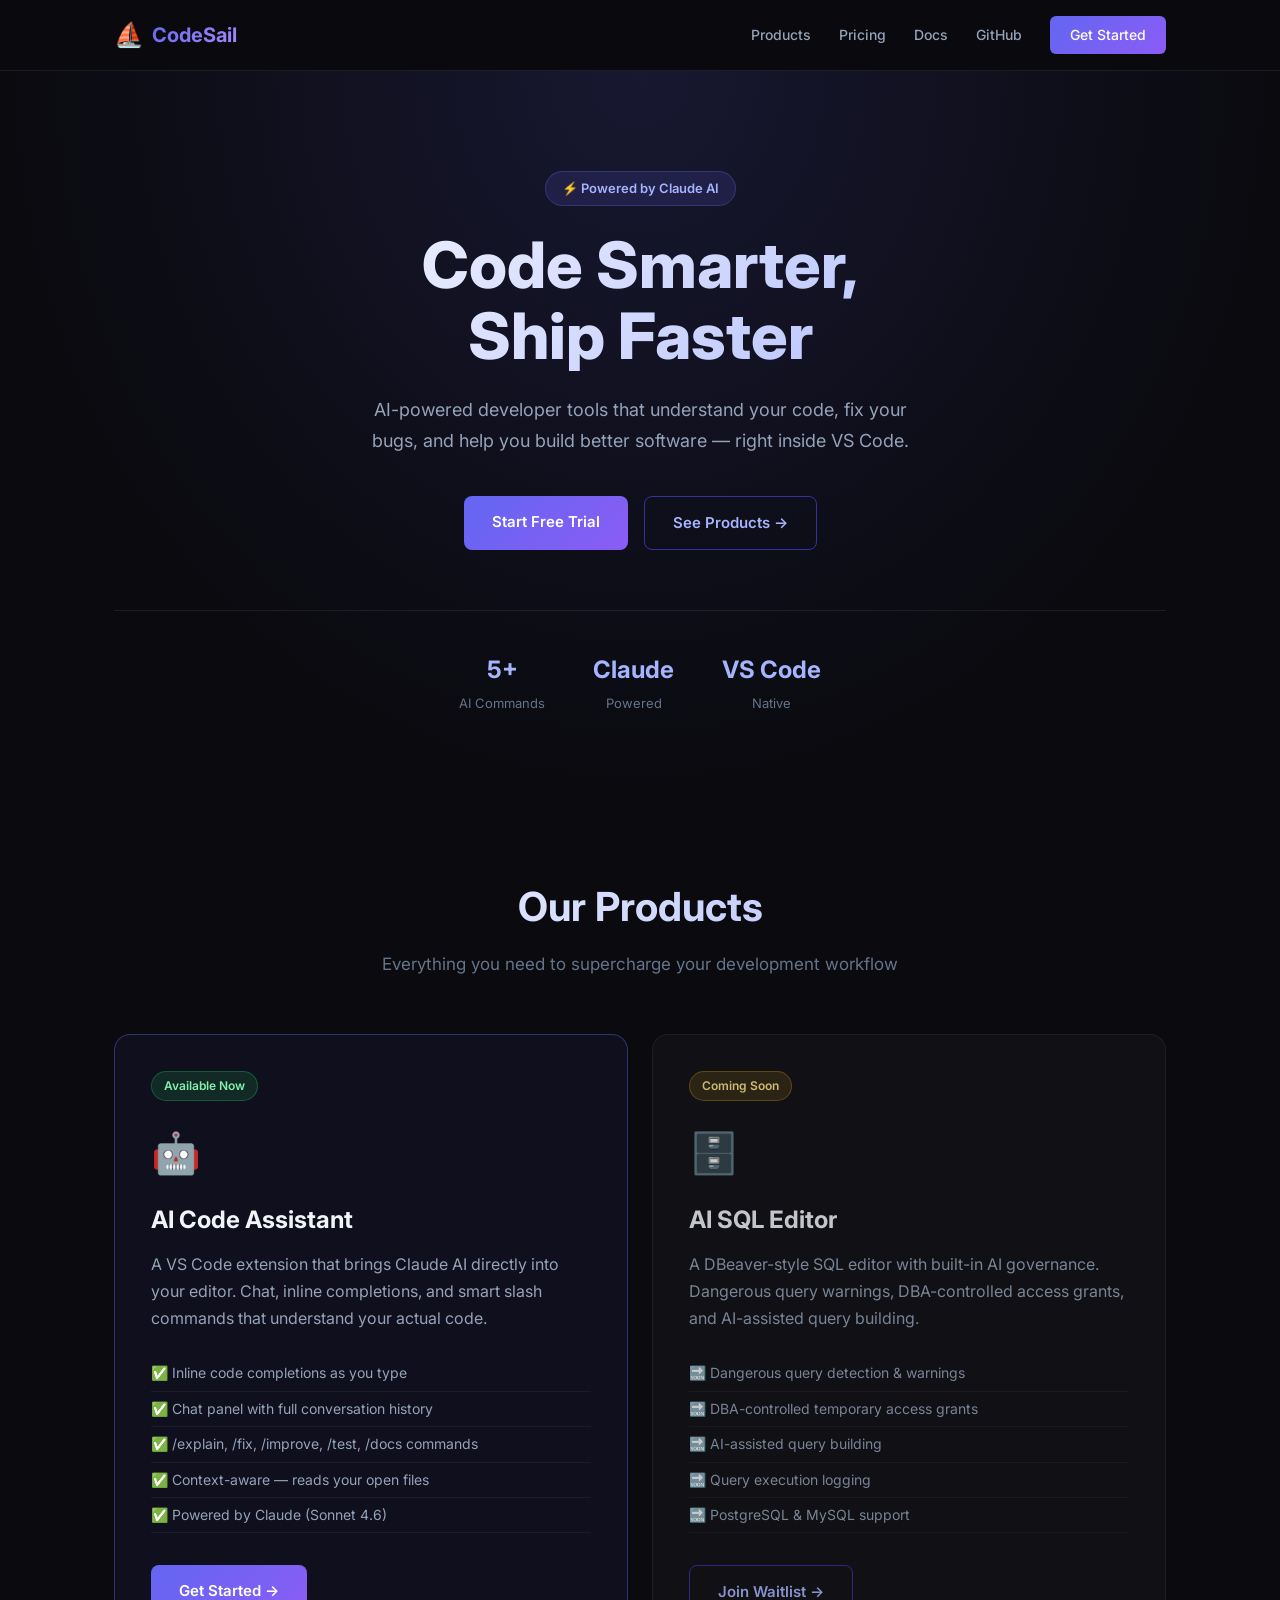
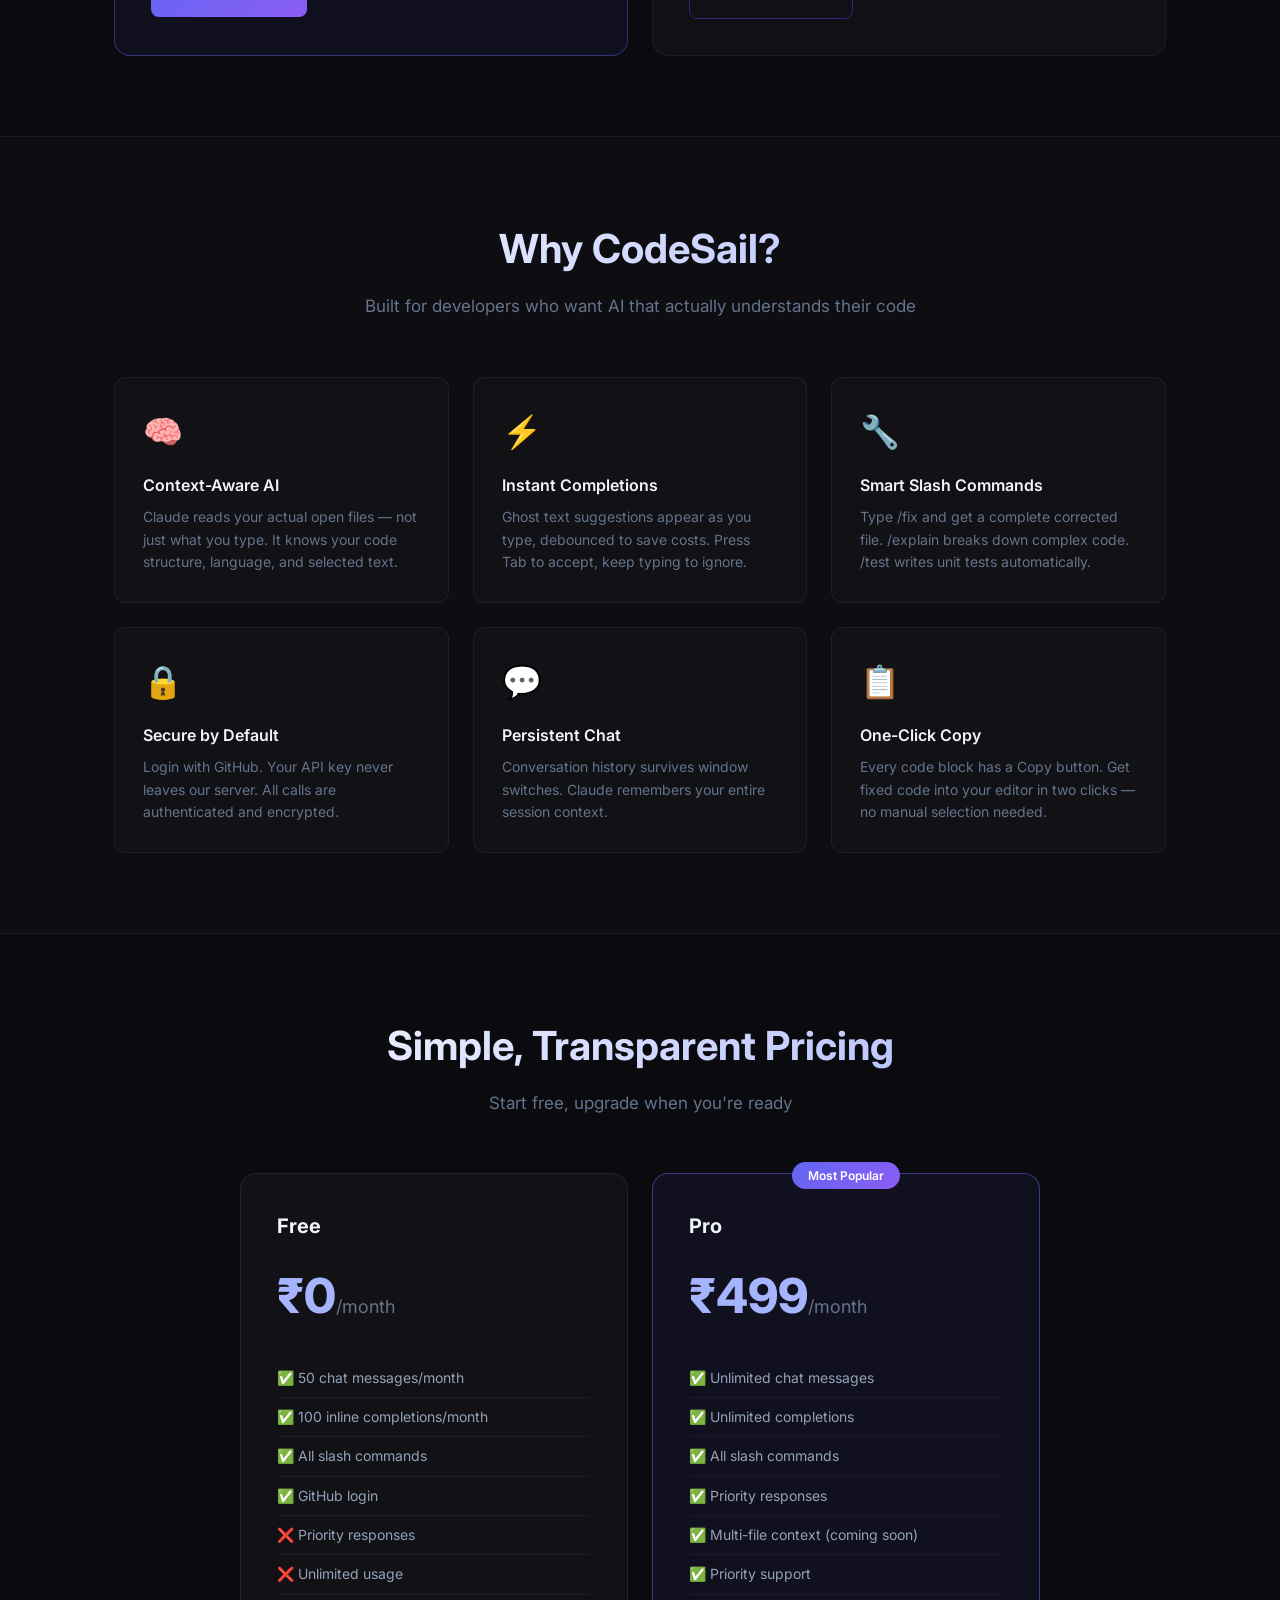
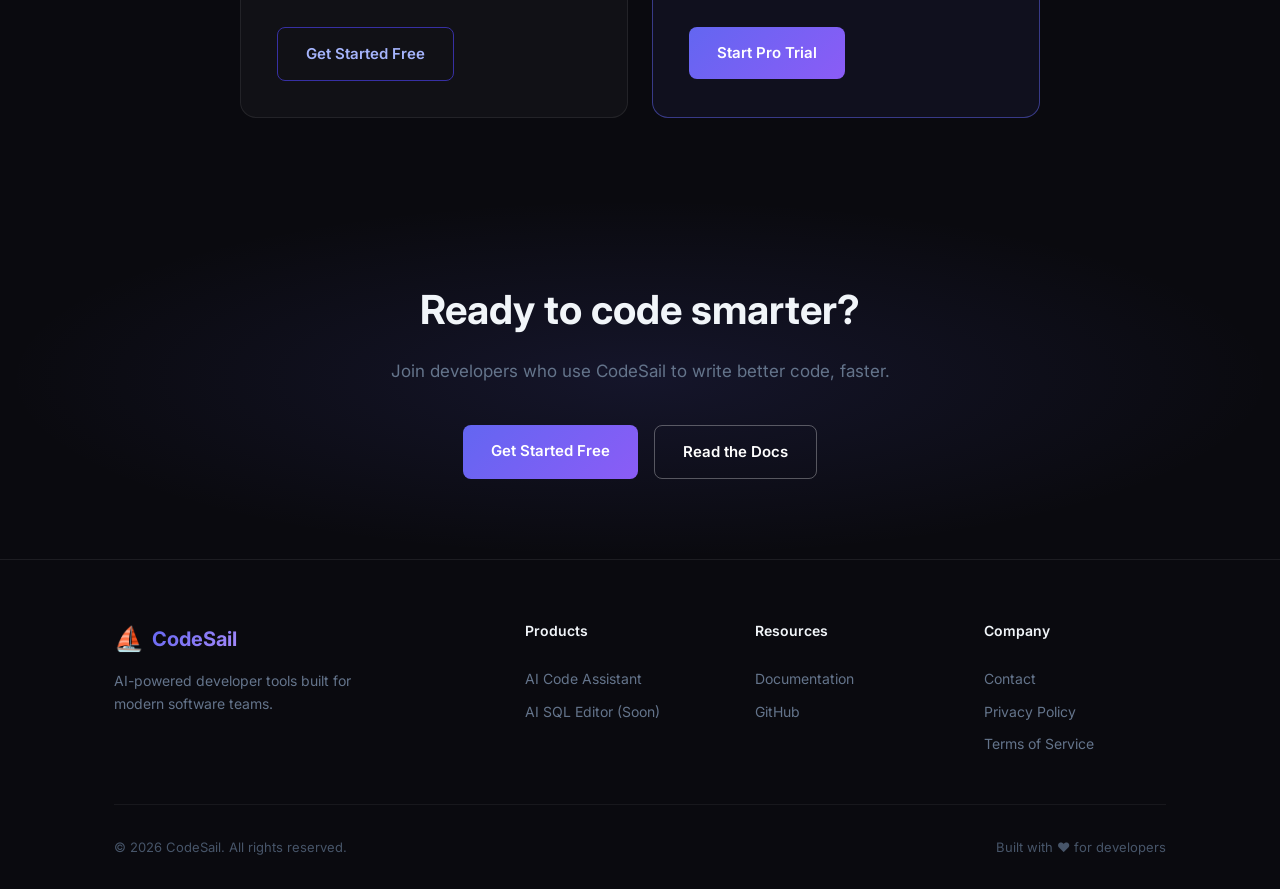
==== index.html @ 78844044 "Fix: rename Index.html to index.html for GitHub Pages" ====
<!DOCTYPE html>
<html lang="en">
<head>
    <meta charset="UTF-8">
    <meta name="viewport" content="width=device-width, initial-scale=1.0">
    <title>CodeSail — AI-Powered Developer Tools</title>
    <meta name="description" content="CodeSail builds AI-powered tools for developers. Start with our VS Code AI coding assistant powered by Claude.">
    <link rel="stylesheet" href="styles.css">
    <link href="https://fonts.googleapis.com/css2?family=Inter:wght@400;500;600;700;800&display=swap" rel="stylesheet">
</head>
<body>

    <!-- Navigation -->
    <nav class="navbar">
        <div class="container">
            <div class="nav-brand">
                <span class="logo">⛵</span>
                <span class="brand-name">CodeSail</span>
            </div>
            <div class="nav-links">
                <a href="#products">Products</a>
                <a href="#pricing">Pricing</a>
                <a href="docs.html">Docs</a>
                <a href="https://github.com/sailendrags-a11y/ai-code-assistant" target="_blank">GitHub</a>
                <a href="pricing.html" class="btn-nav">Get Started</a>
            </div>
        </div>
    </nav>

    <!-- Hero Section -->
    <section class="hero">
        <div class="container">
            <div class="hero-badge">⚡ Powered by Claude AI</div>
            <h1 class="hero-title">
                Code Smarter,<br>
                Ship Faster
            </h1>
            <p class="hero-subtitle">
                AI-powered developer tools that understand your code, fix your bugs, 
                and help you build better software — right inside VS Code.
            </p>
            <div class="hero-actions">
                <a href="pricing.html" class="btn-primary">Start Free Trial</a>
                <a href="#products" class="btn-secondary">See Products →</a>
            </div>
            <div class="hero-stats">
                <div class="stat">
                    <span class="stat-number">5+</span>
                    <span class="stat-label">AI Commands</span>
                </div>
                <div class="stat">
                    <span class="stat-number">Claude</span>
                    <span class="stat-label">Powered</span>
                </div>
                <div class="stat">
                    <span class="stat-number">VS Code</span>
                    <span class="stat-label">Native</span>
                </div>
            </div>
        </div>
    </section>

    <!-- Products Section -->
    <section class="products" id="products">
        <div class="container">
            <div class="section-header">
                <h2>Our Products</h2>
                <p>Everything you need to supercharge your development workflow</p>
            </div>
            <div class="products-grid">

                <!-- Product 1: AI Code Assistant -->
                <div class="product-card featured">
                    <div class="product-badge">Available Now</div>
                    <div class="product-icon">🤖</div>
                    <h3>AI Code Assistant</h3>
                    <p>A VS Code extension that brings Claude AI directly into your editor. Chat, inline completions, and smart slash commands that understand your actual code.</p>
                    <ul class="product-features">
                        <li>✅ Inline code completions as you type</li>
                        <li>✅ Chat panel with full conversation history</li>
                        <li>✅ /explain, /fix, /improve, /test, /docs commands</li>
                        <li>✅ Context-aware — reads your open files</li>
                        <li>✅ Powered by Claude (Sonnet 4.6)</li>
                    </ul>
                    <a href="pricing.html" class="btn-primary">Get Started →</a>
                </div>

                <!-- Product 2: SQL Editor (Coming Soon) -->
                <div class="product-card coming-soon">
                    <div class="product-badge soon">Coming Soon</div>
                    <div class="product-icon">🗄️</div>
                    <h3>AI SQL Editor</h3>
                    <p>A DBeaver-style SQL editor with built-in AI governance. Dangerous query warnings, DBA-controlled access grants, and AI-assisted query building.</p>
                    <ul class="product-features">
                        <li>🔜 Dangerous query detection & warnings</li>
                        <li>🔜 DBA-controlled temporary access grants</li>
                        <li>🔜 AI-assisted query building</li>
                        <li>🔜 Query execution logging</li>
                        <li>🔜 PostgreSQL & MySQL support</li>
                    </ul>
                    <a href="#" class="btn-secondary">Join Waitlist →</a>
                </div>

            </div>
        </div>
    </section>

    <!-- Features Section -->
    <section class="features" id="features">
        <div class="container">
            <div class="section-header">
                <h2>Why CodeSail?</h2>
                <p>Built for developers who want AI that actually understands their code</p>
            </div>
            <div class="features-grid">
                <div class="feature-card">
                    <div class="feature-icon">🧠</div>
                    <h4>Context-Aware AI</h4>
                    <p>Claude reads your actual open files — not just what you type. It knows your code structure, language, and selected text.</p>
                </div>
                <div class="feature-card">
                    <div class="feature-icon">⚡</div>
                    <h4>Instant Completions</h4>
                    <p>Ghost text suggestions appear as you type, debounced to save costs. Press Tab to accept, keep typing to ignore.</p>
                </div>
                <div class="feature-card">
                    <div class="feature-icon">🔧</div>
                    <h4>Smart Slash Commands</h4>
                    <p>Type /fix and get a complete corrected file. /explain breaks down complex code. /test writes unit tests automatically.</p>
                </div>
                <div class="feature-card">
                    <div class="feature-icon">🔒</div>
                    <h4>Secure by Default</h4>
                    <p>Login with GitHub. Your API key never leaves our server. All calls are authenticated and encrypted.</p>
                </div>
                <div class="feature-card">
                    <div class="feature-icon">💬</div>
                    <h4>Persistent Chat</h4>
                    <p>Conversation history survives window switches. Claude remembers your entire session context.</p>
                </div>
                <div class="feature-card">
                    <div class="feature-icon">📋</div>
                    <h4>One-Click Copy</h4>
                    <p>Every code block has a Copy button. Get fixed code into your editor in two clicks — no manual selection needed.</p>
                </div>
            </div>
        </div>
    </section>

    <!-- Pricing Preview -->
    <section class="pricing-preview" id="pricing">
        <div class="container">
            <div class="section-header">
                <h2>Simple, Transparent Pricing</h2>
                <p>Start free, upgrade when you're ready</p>
            </div>
            <div class="pricing-grid">
                <div class="pricing-card">
                    <h3>Free</h3>
                    <div class="price">₹0<span>/month</span></div>
                    <ul>
                        <li>✅ 50 chat messages/month</li>
                        <li>✅ 100 inline completions/month</li>
                        <li>✅ All slash commands</li>
                        <li>✅ GitHub login</li>
                        <li>❌ Priority responses</li>
                        <li>❌ Unlimited usage</li>
                    </ul>
                    <a href="pricing.html" class="btn-secondary">Get Started Free</a>
                </div>
                <div class="pricing-card featured">
                    <div class="popular-badge">Most Popular</div>
                    <h3>Pro</h3>
                    <div class="price">₹499<span>/month</span></div>
                    <ul>
                        <li>✅ Unlimited chat messages</li>
                        <li>✅ Unlimited completions</li>
                        <li>✅ All slash commands</li>
                        <li>✅ Priority responses</li>
                        <li>✅ Multi-file context (coming soon)</li>
                        <li>✅ Priority support</li>
                    </ul>
                    <a href="pricing.html" class="btn-primary">Start Pro Trial</a>
                </div>
            </div>
        </div>
    </section>

    <!-- CTA Section -->
    <section class="cta">
        <div class="container">
            <h2>Ready to code smarter?</h2>
            <p>Join developers who use CodeSail to write better code, faster.</p>
            <div class="cta-actions">
                <a href="pricing.html" class="btn-primary">Get Started Free</a>
                <a href="docs.html" class="btn-secondary-light">Read the Docs</a>
            </div>
        </div>
    </section>

    <!-- Footer -->
    <footer class="footer">
        <div class="container">
            <div class="footer-grid">
                <div class="footer-brand">
                    <div class="nav-brand">
                        <span class="logo">⛵</span>
                        <span class="brand-name">CodeSail</span>
                    </div>
                    <p>AI-powered developer tools built for modern software teams.</p>
                </div>
                <div class="footer-links">
                    <h4>Products</h4>
                    <a href="pricing.html">AI Code Assistant</a>
                    <a href="#">AI SQL Editor (Soon)</a>
                </div>
                <div class="footer-links">
                    <h4>Resources</h4>
                    <a href="docs.html">Documentation</a>
                    <a href="https://github.com/sailendrags-a11y/ai-code-assistant">GitHub</a>
                </div>
                <div class="footer-links">
                    <h4>Company</h4>
                    <a href="mailto:hello@codesail.in">Contact</a>
                    <a href="#">Privacy Policy</a>
                    <a href="#">Terms of Service</a>
                </div>
            </div>
            <div class="footer-bottom">
                <p>© 2026 CodeSail. All rights reserved.</p>
                <p>Built with ❤️ for developers</p>
            </div>
        </div>
    </footer>

</body>
</html>
---- styles.css ----
/* ── Reset & Base ─────────────────────────────────────────────────────────── */
* { margin: 0; padding: 0; box-sizing: border-box; }

body {
    font-family: 'Inter', sans-serif;
    background: #0a0a0f;
    color: #e2e8f0;
    line-height: 1.6;
}

.container {
    max-width: 1100px;
    margin: 0 auto;
    padding: 0 24px;
}

a { text-decoration: none; color: inherit; }

/* ── Buttons ──────────────────────────────────────────────────────────────── */
.btn-primary {
    display: inline-block;
    background: linear-gradient(135deg, #6366f1, #8b5cf6);
    color: white;
    padding: 14px 28px;
    border-radius: 8px;
    font-weight: 600;
    font-size: 15px;
    transition: all 0.2s;
    border: none;
    cursor: pointer;
}
.btn-primary:hover {
    transform: translateY(-2px);
    box-shadow: 0 8px 25px rgba(99, 102, 241, 0.4);
}

.btn-secondary {
    display: inline-block;
    background: transparent;
    color: #a5b4fc;
    padding: 14px 28px;
    border-radius: 8px;
    font-weight: 600;
    font-size: 15px;
    border: 1px solid #3730a3;
    transition: all 0.2s;
    cursor: pointer;
}
.btn-secondary:hover {
    background: rgba(99, 102, 241, 0.1);
    border-color: #6366f1;
}

.btn-secondary-light {
    display: inline-block;
    background: transparent;
    color: white;
    padding: 14px 28px;
    border-radius: 8px;
    font-weight: 600;
    font-size: 15px;
    border: 1px solid rgba(255,255,255,0.3);
    transition: all 0.2s;
}
.btn-secondary-light:hover { background: rgba(255,255,255,0.1); }

.btn-nav {
    background: linear-gradient(135deg, #6366f1, #8b5cf6);
    color: white !important;
    padding: 8px 20px;
    border-radius: 6px;
    font-weight: 600;
    font-size: 14px;
    transition: all 0.2s;
}
.btn-nav:hover { opacity: 0.9; }

/* ── Navbar ───────────────────────────────────────────────────────────────── */
.navbar {
    position: sticky;
    top: 0;
    z-index: 100;
    background: rgba(10, 10, 15, 0.9);
    backdrop-filter: blur(12px);
    border-bottom: 1px solid rgba(255,255,255,0.08);
    padding: 16px 0;
}

.navbar .container {
    display: flex;
    justify-content: space-between;
    align-items: center;
}

.nav-brand {
    display: flex;
    align-items: center;
    gap: 8px;
}

.logo { font-size: 24px; }

.brand-name {
    font-size: 20px;
    font-weight: 700;
    background: linear-gradient(135deg, #6366f1, #a78bfa);
    -webkit-background-clip: text;
    -webkit-text-fill-color: transparent;
}

.nav-links {
    display: flex;
    align-items: center;
    gap: 28px;
}

.nav-links a {
    color: #94a3b8;
    font-size: 14px;
    font-weight: 500;
    transition: color 0.2s;
}
.nav-links a:hover { color: #e2e8f0; }

/* ── Hero ─────────────────────────────────────────────────────────────────── */
.hero {
    padding: 100px 0 80px;
    text-align: center;
    background: radial-gradient(ellipse at 50% 0%, rgba(99, 102, 241, 0.15) 0%, transparent 70%);
}

.hero-badge {
    display: inline-block;
    background: rgba(99, 102, 241, 0.15);
    border: 1px solid rgba(99, 102, 241, 0.3);
    color: #a5b4fc;
    padding: 6px 16px;
    border-radius: 100px;
    font-size: 13px;
    font-weight: 600;
    margin-bottom: 24px;
}

.hero-title {
    font-size: 64px;
    font-weight: 800;
    line-height: 1.1;
    margin-bottom: 24px;
    background: linear-gradient(135deg, #ffffff 0%, #a5b4fc 100%);
    -webkit-background-clip: text;
    -webkit-text-fill-color: transparent;
}

.hero-subtitle {
    font-size: 18px;
    color: #94a3b8;
    max-width: 560px;
    margin: 0 auto 40px;
    line-height: 1.7;
}

.hero-actions {
    display: flex;
    gap: 16px;
    justify-content: center;
    margin-bottom: 60px;
}

.hero-stats {
    display: flex;
    gap: 48px;
    justify-content: center;
    padding-top: 40px;
    border-top: 1px solid rgba(255,255,255,0.08);
}

.stat { text-align: center; }

.stat-number {
    display: block;
    font-size: 24px;
    font-weight: 700;
    color: #a5b4fc;
}

.stat-label {
    font-size: 13px;
    color: #64748b;
}

/* ── Section Headers ──────────────────────────────────────────────────────── */
.section-header {
    text-align: center;
    margin-bottom: 56px;
}

.section-header h2 {
    font-size: 40px;
    font-weight: 700;
    margin-bottom: 12px;
    background: linear-gradient(135deg, #ffffff, #a5b4fc);
    -webkit-background-clip: text;
    -webkit-text-fill-color: transparent;
}

.section-header p {
    color: #64748b;
    font-size: 17px;
}

/* ── Products ─────────────────────────────────────────────────────────────── */
.products { padding: 80px 0; }

.products-grid {
    display: grid;
    grid-template-columns: 1fr 1fr;
    gap: 24px;
}

.product-card {
    background: rgba(255,255,255,0.03);
    border: 1px solid rgba(255,255,255,0.08);
    border-radius: 16px;
    padding: 36px;
    position: relative;
    transition: all 0.3s;
}

.product-card:hover {
    border-color: rgba(99, 102, 241, 0.3);
    background: rgba(99, 102, 241, 0.05);
    transform: translateY(-4px);
}

.product-card.featured {
    border-color: rgba(99, 102, 241, 0.4);
    background: rgba(99, 102, 241, 0.06);
}

.product-card.coming-soon { opacity: 0.8; }

.product-badge {
    display: inline-block;
    background: rgba(34, 197, 94, 0.15);
    color: #86efac;
    border: 1px solid rgba(34, 197, 94, 0.3);
    padding: 4px 12px;
    border-radius: 100px;
    font-size: 12px;
    font-weight: 600;
    margin-bottom: 20px;
}

.product-badge.soon {
    background: rgba(251, 191, 36, 0.15);
    color: #fde68a;
    border-color: rgba(251, 191, 36, 0.3);
}

.product-icon { font-size: 40px; margin-bottom: 16px; }

.product-card h3 {
    font-size: 24px;
    font-weight: 700;
    margin-bottom: 12px;
    color: #f1f5f9;
}

.product-card p {
    color: #94a3b8;
    margin-bottom: 24px;
    line-height: 1.7;
}

.product-features {
    list-style: none;
    margin-bottom: 32px;
}

.product-features li {
    color: #94a3b8;
    font-size: 14px;
    padding: 6px 0;
    border-bottom: 1px solid rgba(255,255,255,0.05);
}

/* ── Features ─────────────────────────────────────────────────────────────── */
.features {
    padding: 80px 0;
    background: rgba(255,255,255,0.01);
    border-top: 1px solid rgba(255,255,255,0.06);
    border-bottom: 1px solid rgba(255,255,255,0.06);
}

.features-grid {
    display: grid;
    grid-template-columns: repeat(3, 1fr);
    gap: 24px;
}

.feature-card {
    background: rgba(255,255,255,0.02);
    border: 1px solid rgba(255,255,255,0.06);
    border-radius: 12px;
    padding: 28px;
    transition: all 0.2s;
}

.feature-card:hover {
    border-color: rgba(99, 102, 241, 0.2);
    background: rgba(99, 102, 241, 0.04);
}

.feature-icon { font-size: 32px; margin-bottom: 16px; }

.feature-card h4 {
    font-size: 16px;
    font-weight: 600;
    margin-bottom: 8px;
    color: #f1f5f9;
}

.feature-card p {
    color: #64748b;
    font-size: 14px;
    line-height: 1.6;
}

/* ── Pricing Preview ──────────────────────────────────────────────────────── */
.pricing-preview { padding: 80px 0; }

.pricing-grid {
    display: grid;
    grid-template-columns: 1fr 1fr;
    gap: 24px;
    max-width: 800px;
    margin: 0 auto;
}

.pricing-card {
    background: rgba(255,255,255,0.03);
    border: 1px solid rgba(255,255,255,0.08);
    border-radius: 16px;
    padding: 36px;
    position: relative;
}

.pricing-card.featured {
    border-color: rgba(99, 102, 241, 0.5);
    background: rgba(99, 102, 241, 0.07);
}

.popular-badge {
    position: absolute;
    top: -12px;
    left: 50%;
    transform: translateX(-50%);
    background: linear-gradient(135deg, #6366f1, #8b5cf6);
    color: white;
    padding: 4px 16px;
    border-radius: 100px;
    font-size: 12px;
    font-weight: 600;
    white-space: nowrap;
}

.pricing-card h3 {
    font-size: 20px;
    font-weight: 700;
    margin-bottom: 16px;
    color: #f1f5f9;
}

.price {
    font-size: 48px;
    font-weight: 800;
    color: #a5b4fc;
    margin-bottom: 24px;
}

.price span {
    font-size: 18px;
    font-weight: 400;
    color: #64748b;
}

.pricing-card ul {
    list-style: none;
    margin-bottom: 32px;
}

.pricing-card li {
    color: #94a3b8;
    font-size: 14px;
    padding: 8px 0;
    border-bottom: 1px solid rgba(255,255,255,0.05);
}

/* ── CTA ──────────────────────────────────────────────────────────────────── */
.cta {
    padding: 80px 0;
    text-align: center;
    background: radial-gradient(ellipse at 50% 50%, rgba(99, 102, 241, 0.12) 0%, transparent 70%);
}

.cta h2 {
    font-size: 40px;
    font-weight: 700;
    margin-bottom: 16px;
    color: #f1f5f9;
}

.cta p {
    color: #64748b;
    font-size: 17px;
    margin-bottom: 40px;
}

.cta-actions {
    display: flex;
    gap: 16px;
    justify-content: center;
}

/* ── Footer ───────────────────────────────────────────────────────────────── */
.footer {
    padding: 60px 0 32px;
    border-top: 1px solid rgba(255,255,255,0.08);
}

.footer-grid {
    display: grid;
    grid-template-columns: 2fr 1fr 1fr 1fr;
    gap: 48px;
    margin-bottom: 48px;
}

.footer-brand p {
    color: #64748b;
    font-size: 14px;
    margin-top: 12px;
    max-width: 240px;
}

.footer-links h4 {
    font-size: 14px;
    font-weight: 600;
    color: #f1f5f9;
    margin-bottom: 16px;
}

.footer-links {
    display: flex;
    flex-direction: column;
    gap: 10px;
}

.footer-links a {
    color: #64748b;
    font-size: 14px;
    transition: color 0.2s;
}

.footer-links a:hover { color: #a5b4fc; }

.footer-bottom {
    display: flex;
    justify-content: space-between;
    padding-top: 32px;
    border-top: 1px solid rgba(255,255,255,0.06);
    color: #475569;
    font-size: 13px;
}
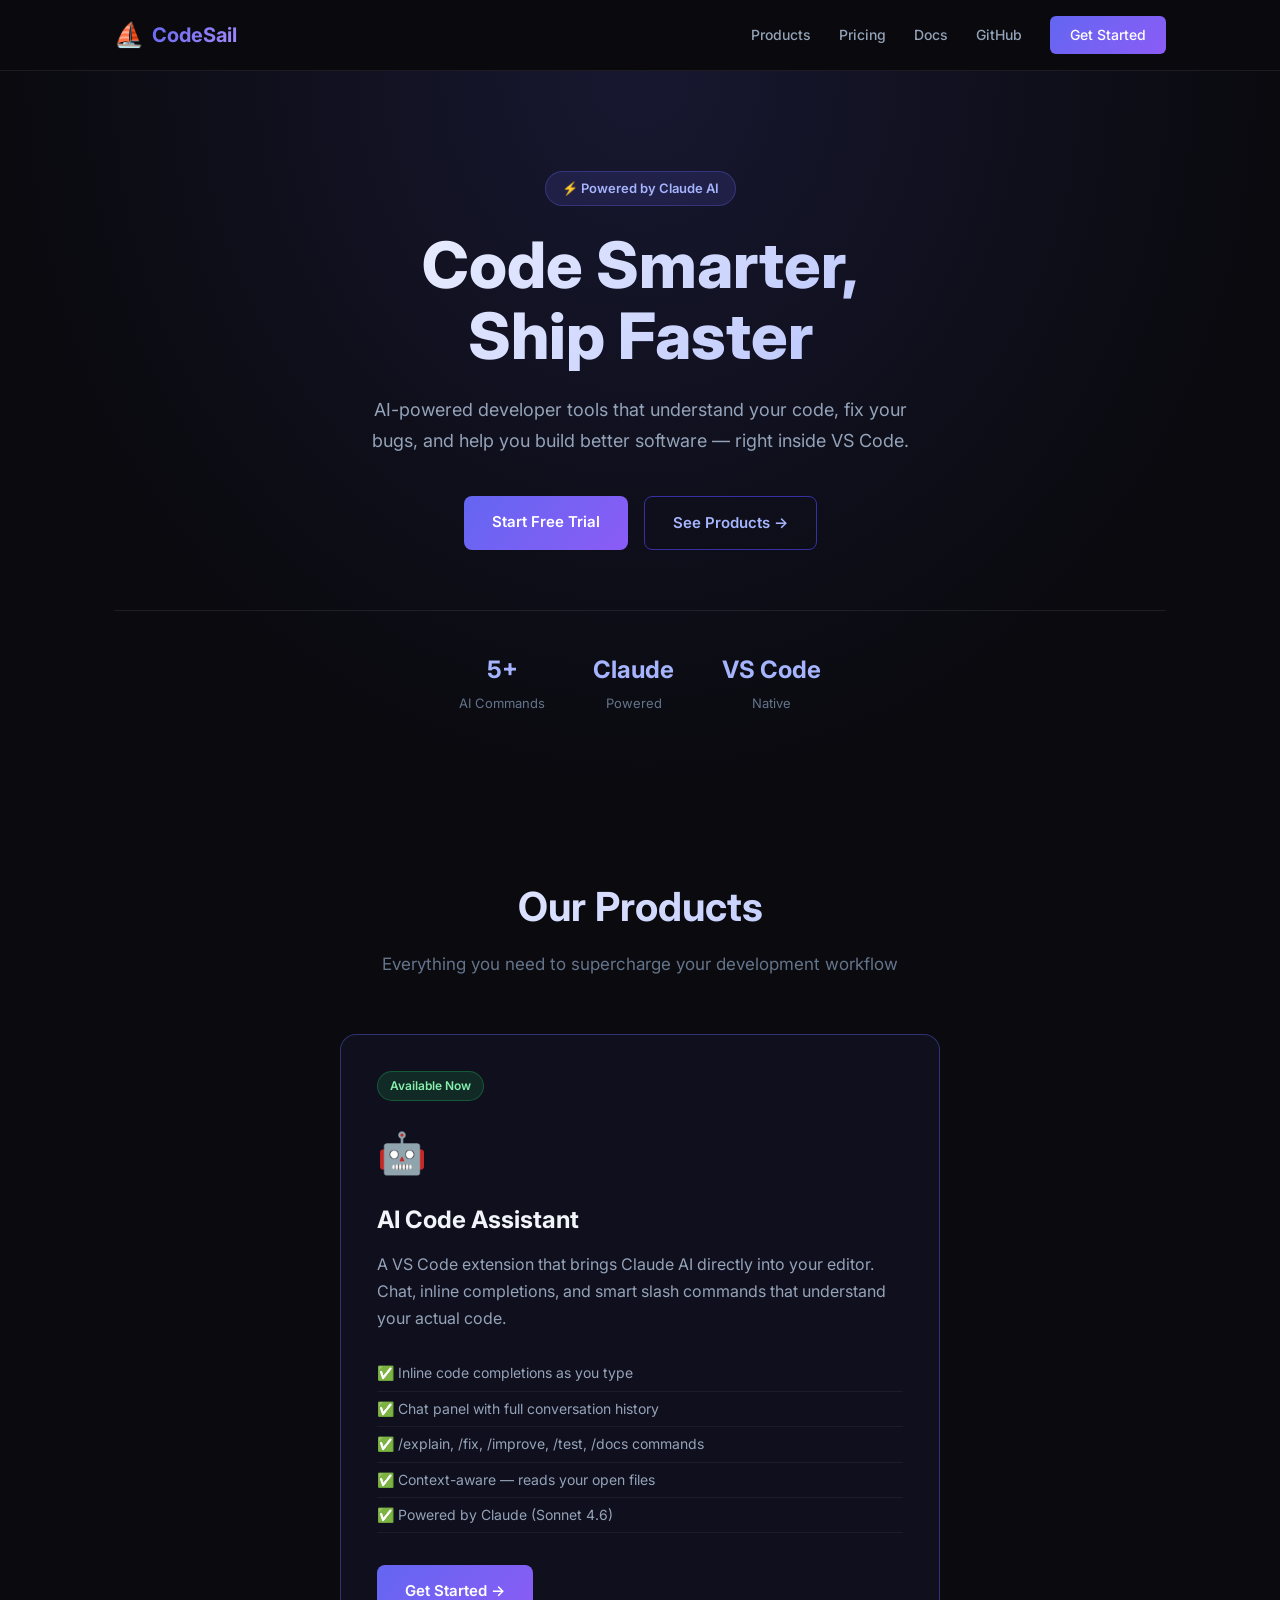
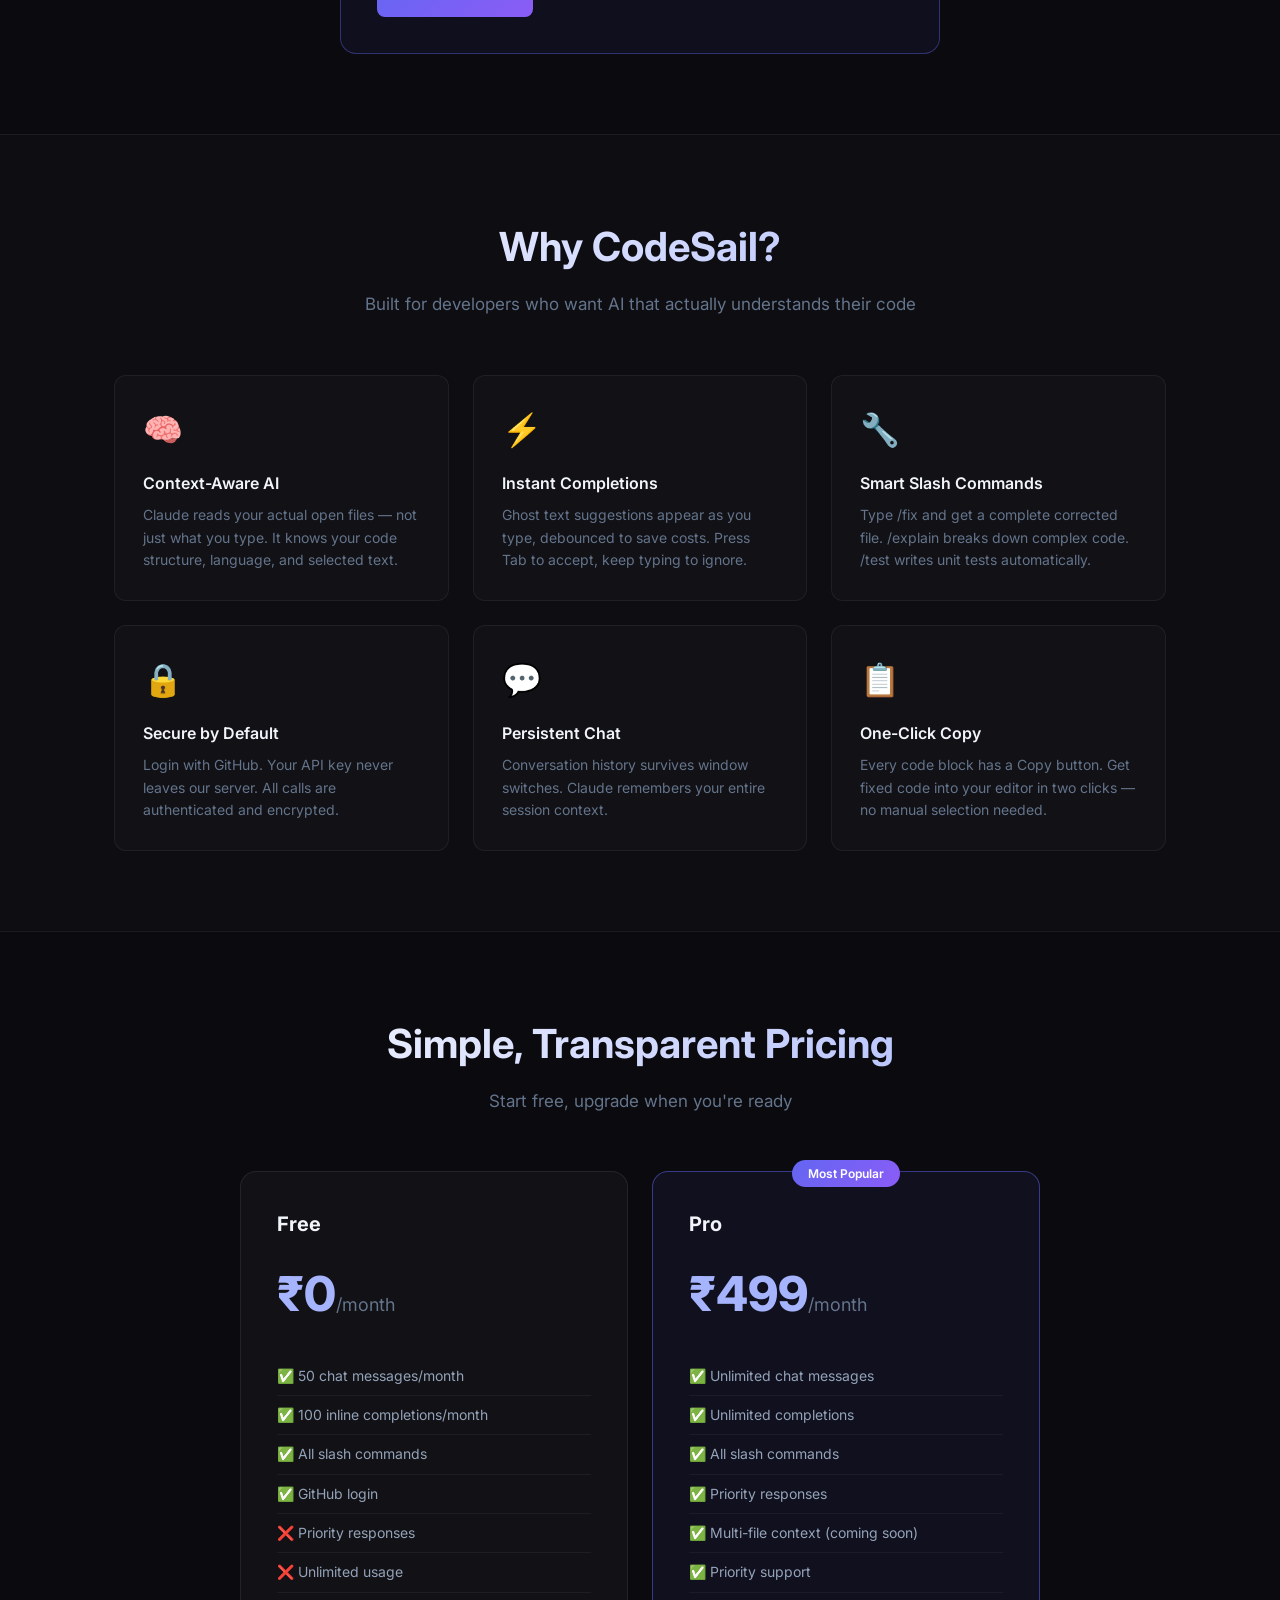
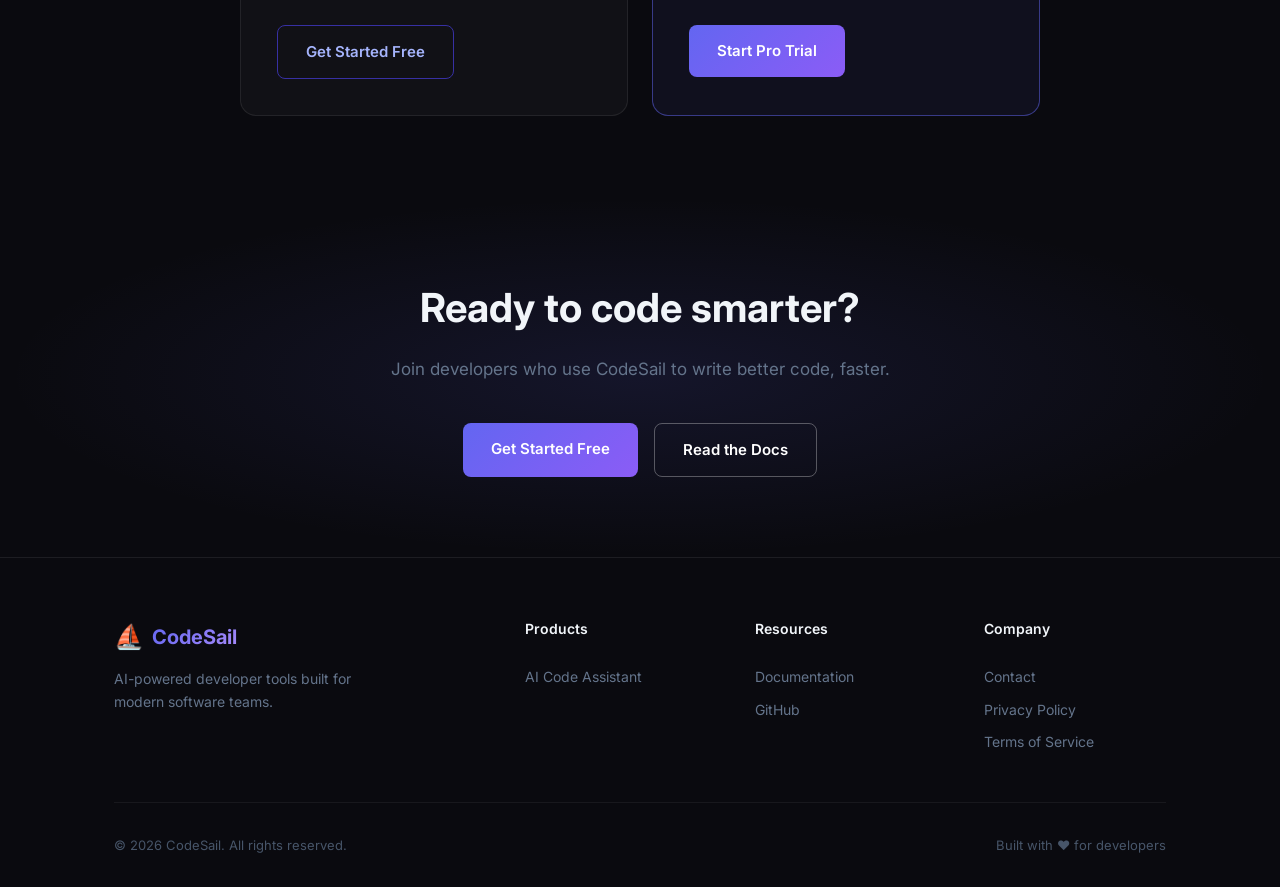
==== commit f5da9c33: "Remove SQL Editor from website — focus on AI Code Assistant" ====
--- a/index.html
+++ b/index.html
@@ -85,22 +85,6 @@
                     <a href="pricing.html" class="btn-primary">Get Started →</a>
                 </div>
 
-                <!-- Product 2: SQL Editor (Coming Soon) -->
-                <div class="product-card coming-soon">
-                    <div class="product-badge soon">Coming Soon</div>
-                    <div class="product-icon">🗄️</div>
-                    <h3>AI SQL Editor</h3>
-                    <p>A DBeaver-style SQL editor with built-in AI governance. Dangerous query warnings, DBA-controlled access grants, and AI-assisted query building.</p>
-                    <ul class="product-features">
-                        <li>🔜 Dangerous query detection & warnings</li>
-                        <li>🔜 DBA-controlled temporary access grants</li>
-                        <li>🔜 AI-assisted query building</li>
-                        <li>🔜 Query execution logging</li>
-                        <li>🔜 PostgreSQL & MySQL support</li>
-                    </ul>
-                    <a href="#" class="btn-secondary">Join Waitlist →</a>
-                </div>
-
             </div>
         </div>
     </section>
@@ -212,7 +196,6 @@
                 <div class="footer-links">
                     <h4>Products</h4>
                     <a href="pricing.html">AI Code Assistant</a>
-                    <a href="#">AI SQL Editor (Soon)</a>
                 </div>
                 <div class="footer-links">
                     <h4>Resources</h4>
--- a/styles.css
+++ b/styles.css
@@ -213,8 +213,10 @@
 
 .products-grid {
     display: grid;
-    grid-template-columns: 1fr 1fr;
+    grid-template-columns: 1fr;
     gap: 24px;
+    max-width: 600px;
+    margin: 0 auto;
 }
 
 .product-card {
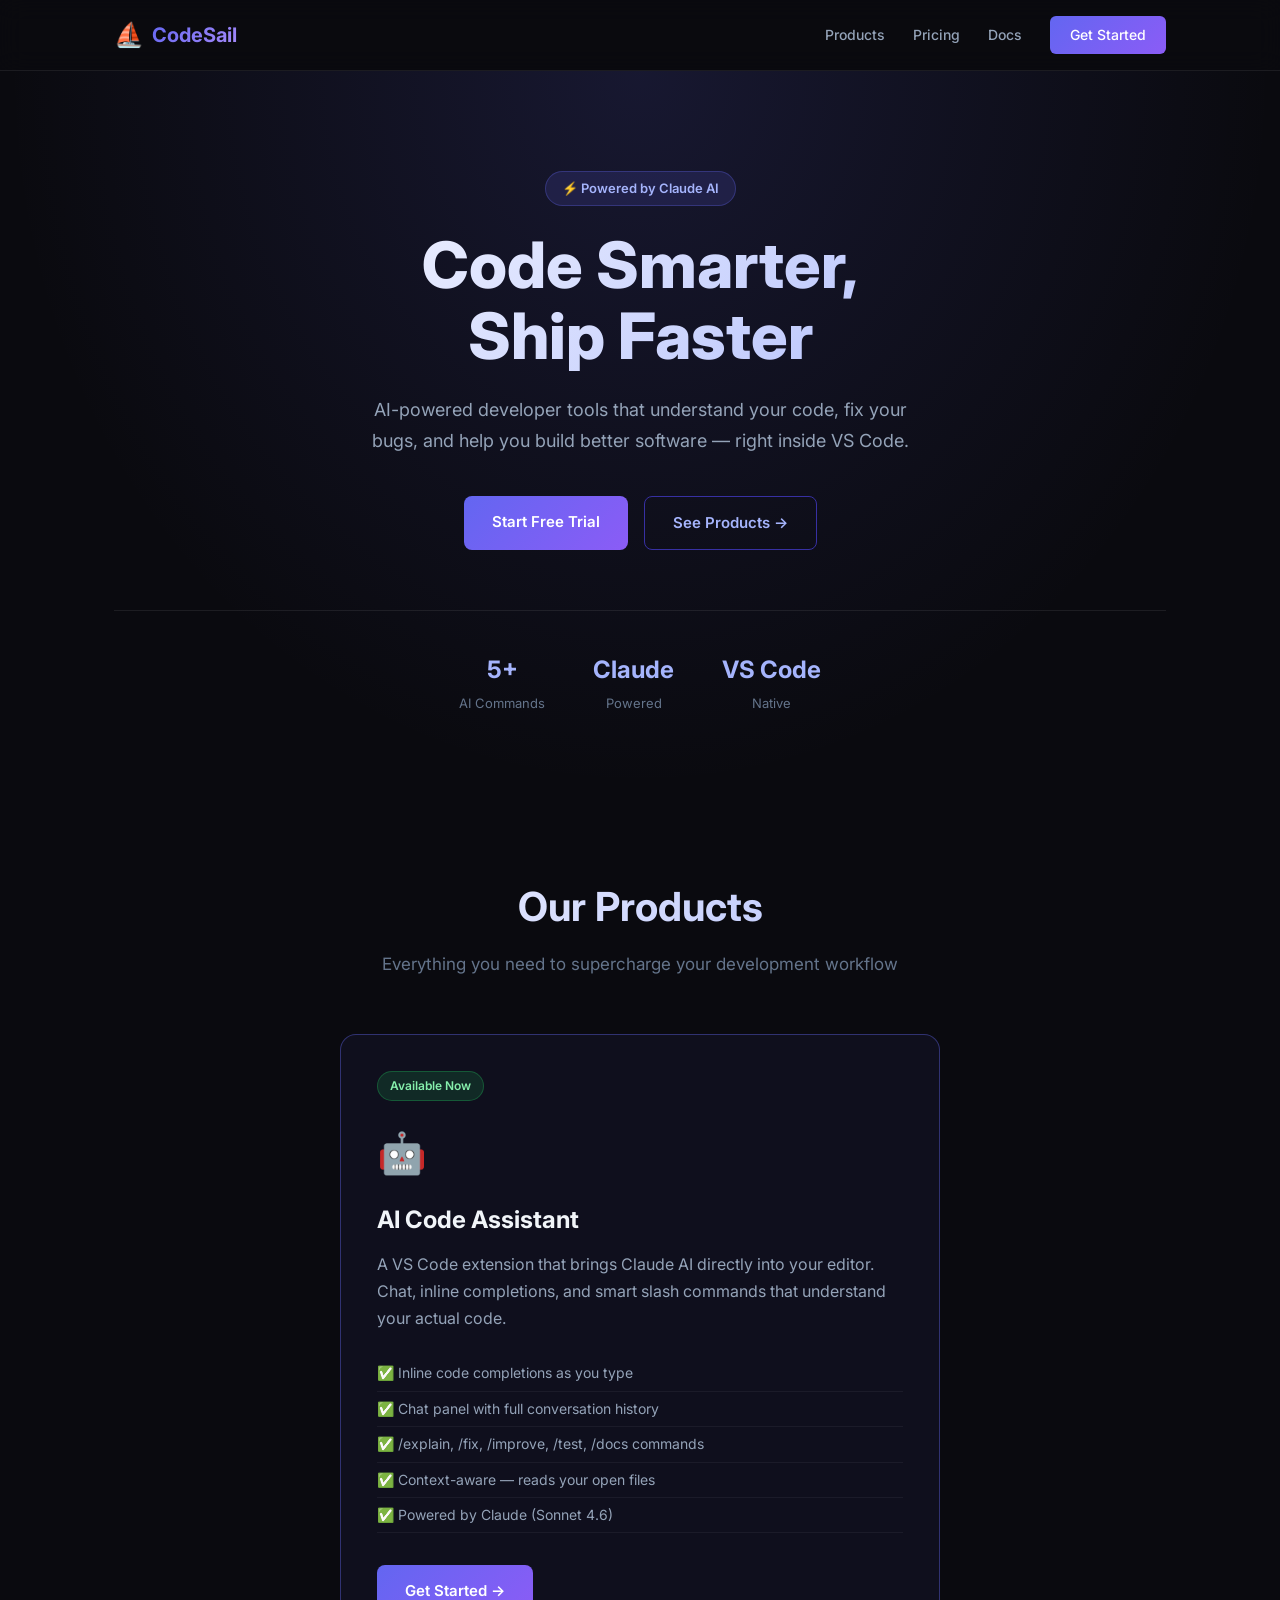
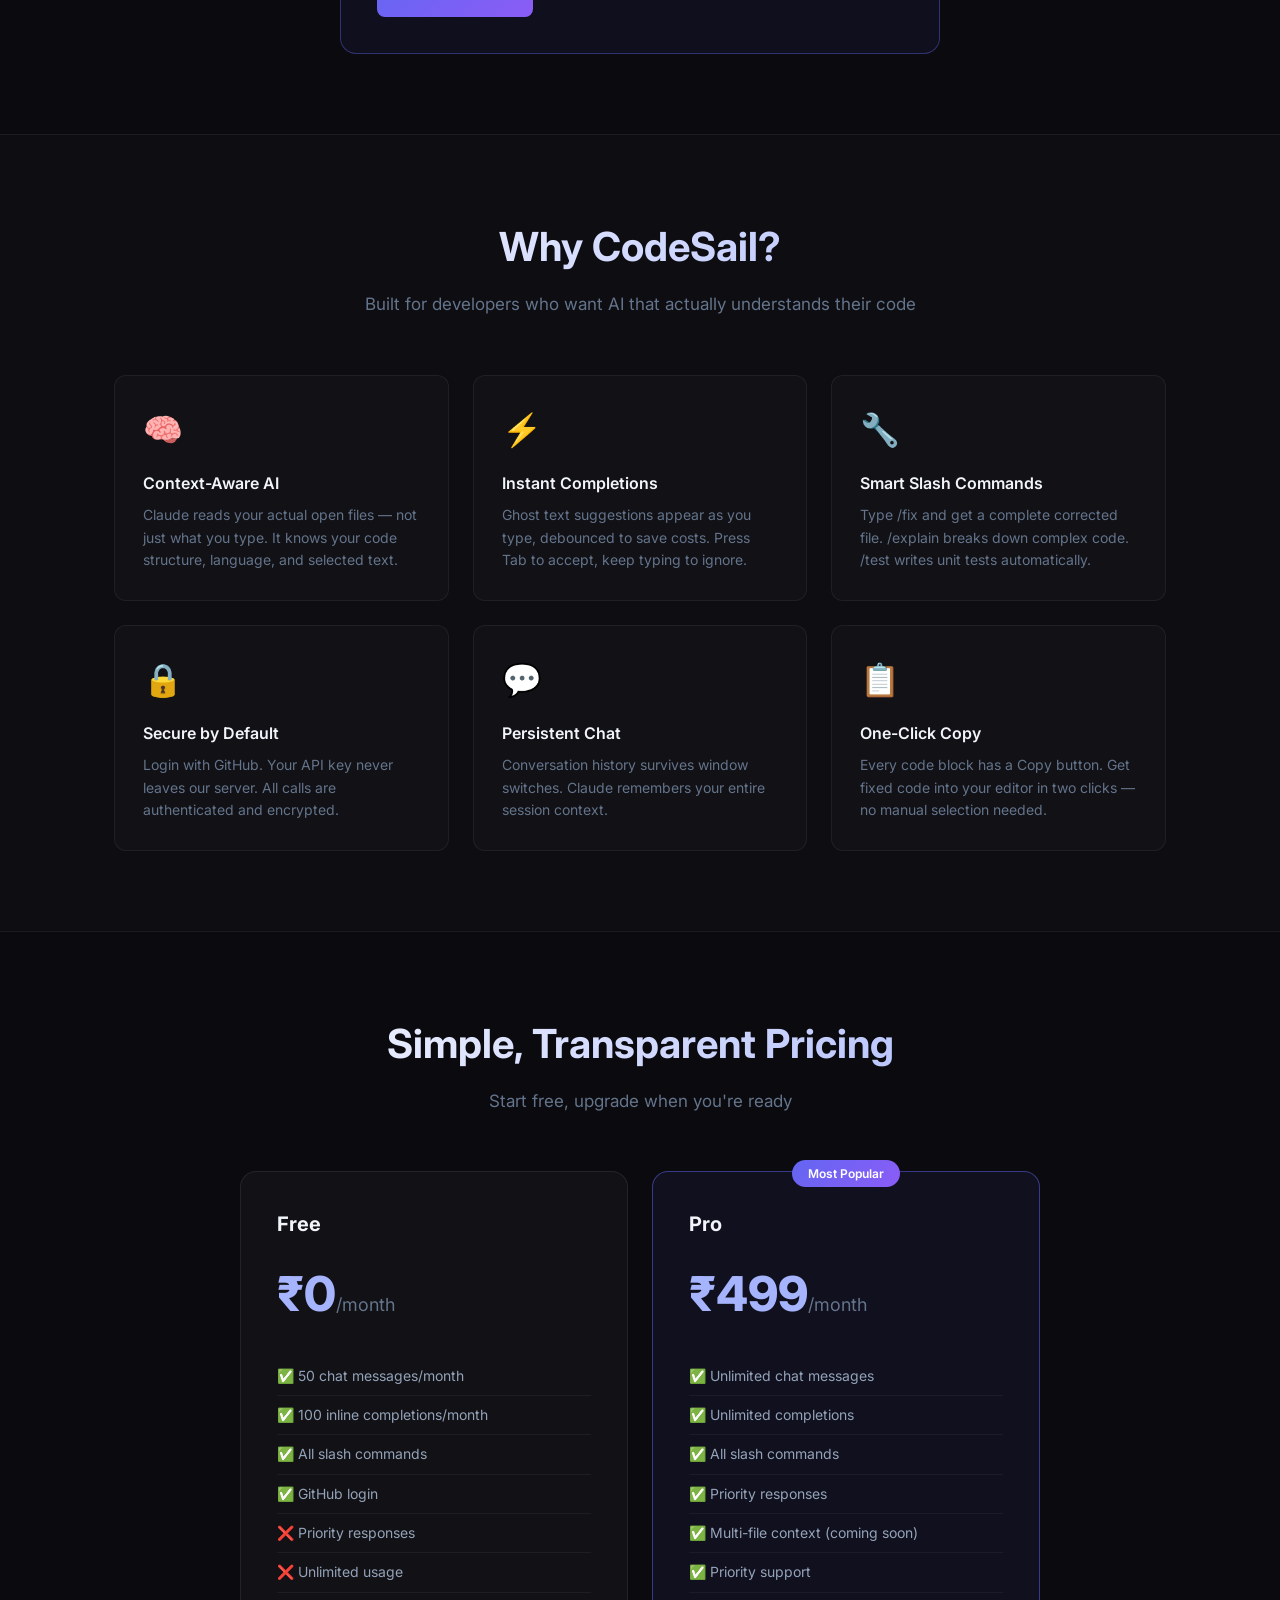
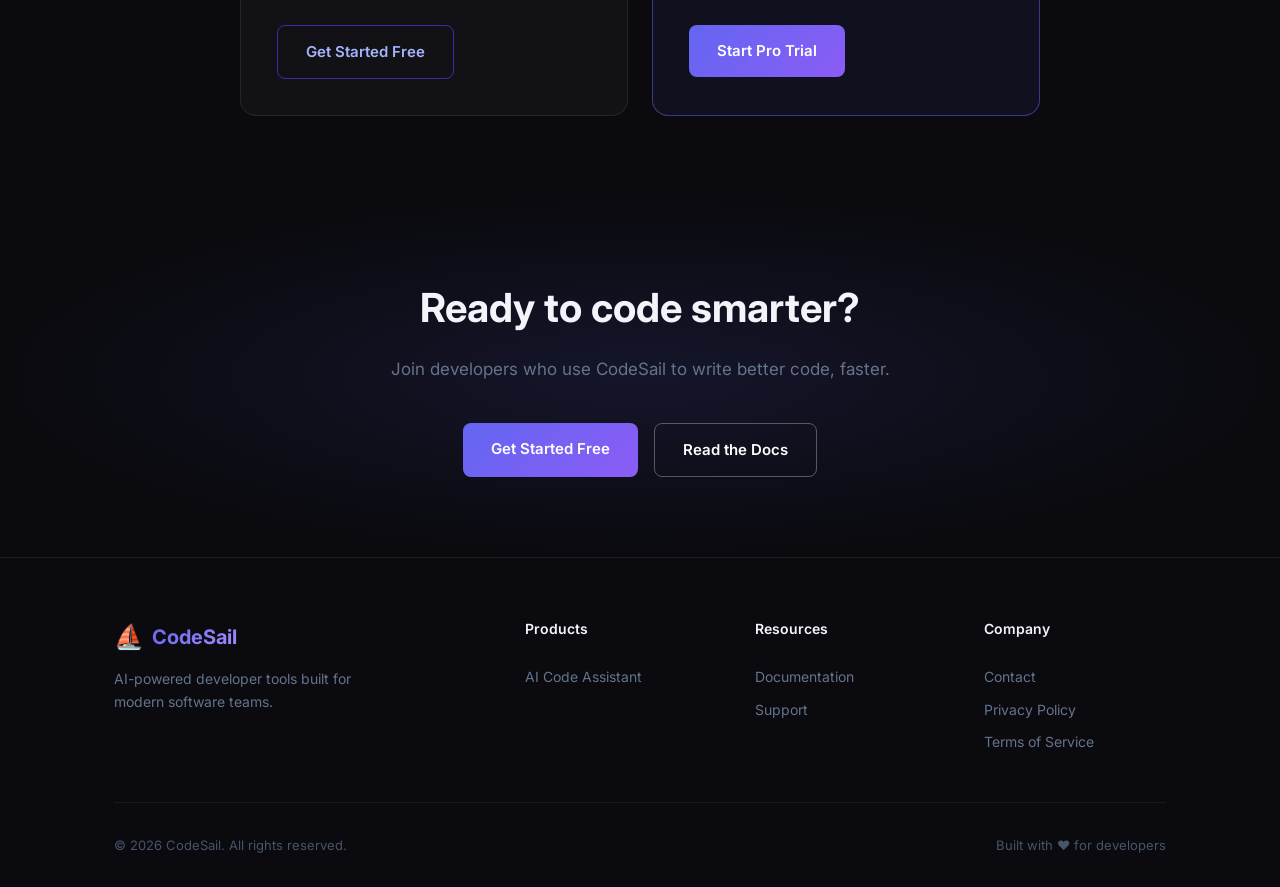
==== commit 52a6fb05: "Remove GitHub links from website" ====
--- a/index.html
+++ b/index.html
@@ -21,7 +21,6 @@
                 <a href="#products">Products</a>
                 <a href="#pricing">Pricing</a>
                 <a href="docs.html">Docs</a>
-                <a href="https://github.com/sailendrags-a11y/ai-code-assistant" target="_blank">GitHub</a>
                 <a href="pricing.html" class="btn-nav">Get Started</a>
             </div>
         </div>
@@ -197,10 +196,10 @@
                     <h4>Products</h4>
                     <a href="pricing.html">AI Code Assistant</a>
                 </div>
-                <div class="footer-links">
+               <div class="footer-links">
                     <h4>Resources</h4>
                     <a href="docs.html">Documentation</a>
-                    <a href="https://github.com/sailendrags-a11y/ai-code-assistant">GitHub</a>
+                    <a href="mailto:hello@codesail.in">Support</a>
                 </div>
                 <div class="footer-links">
                     <h4>Company</h4>
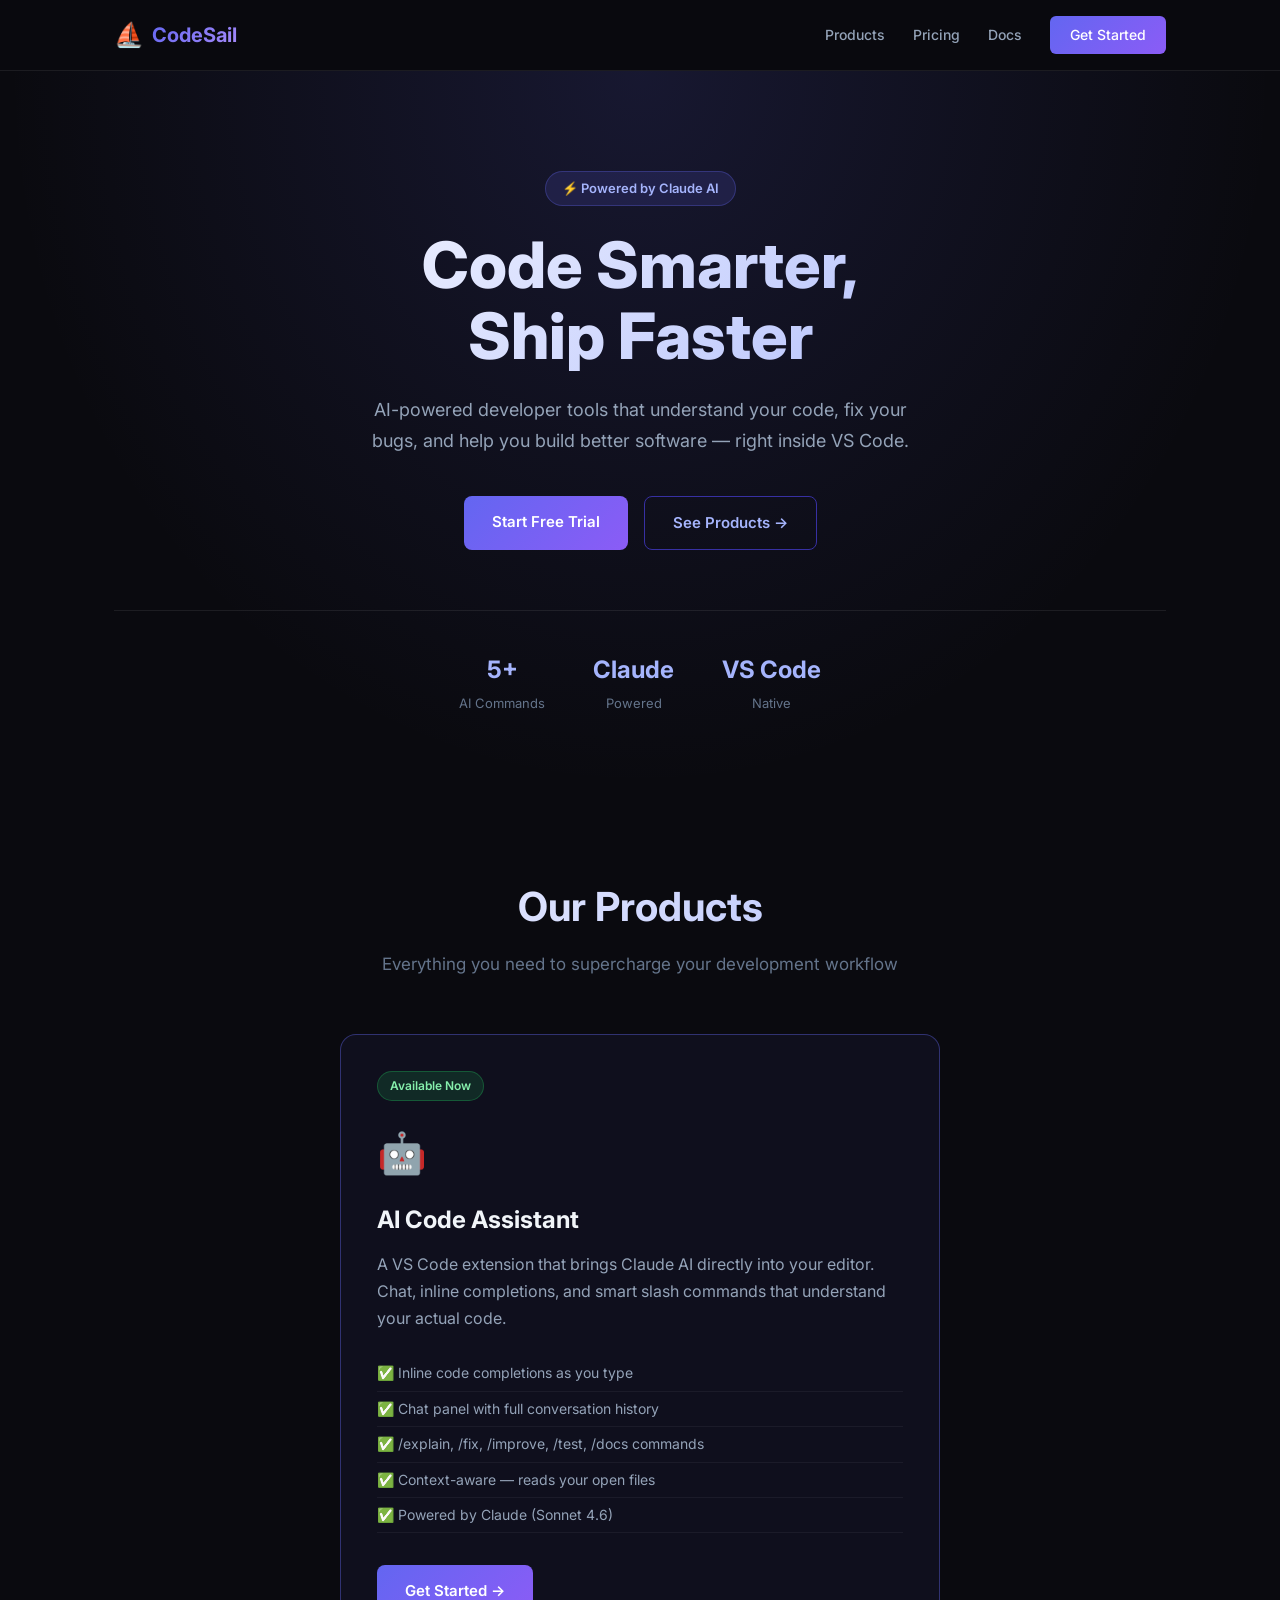
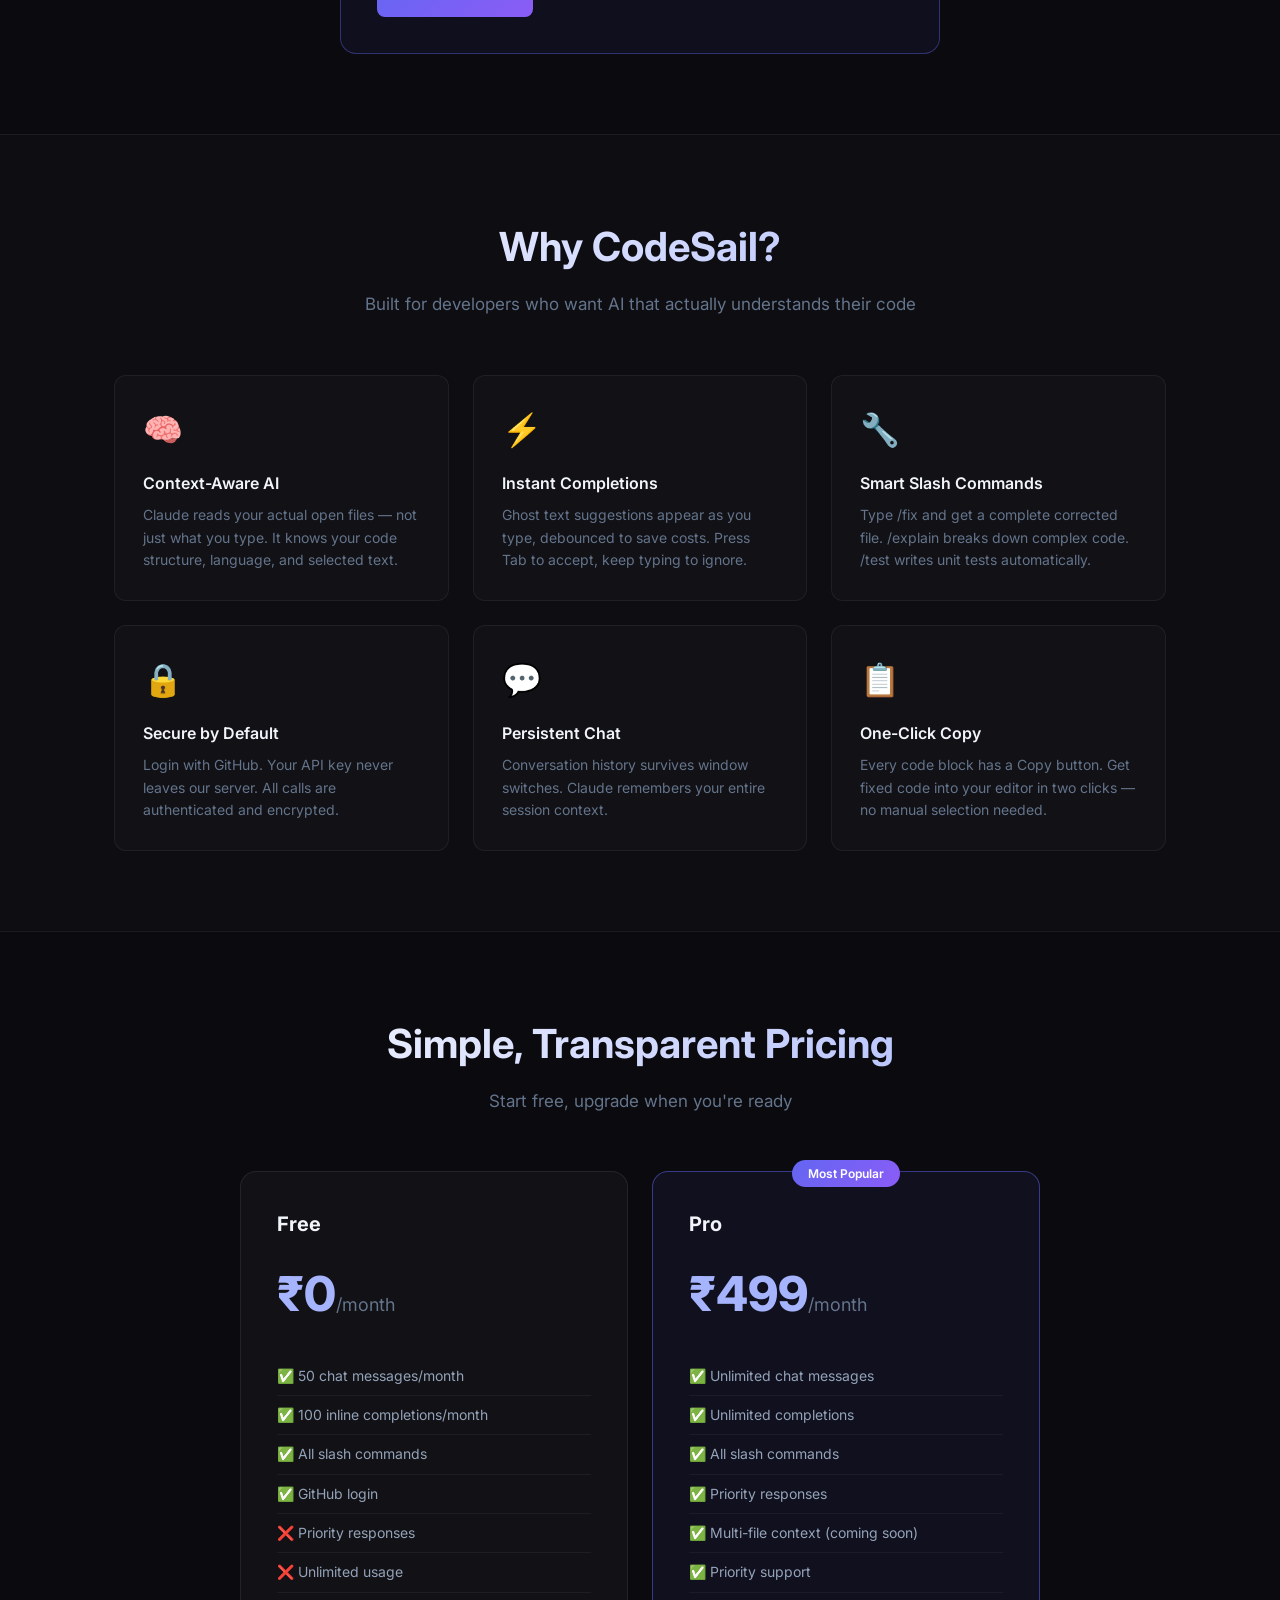
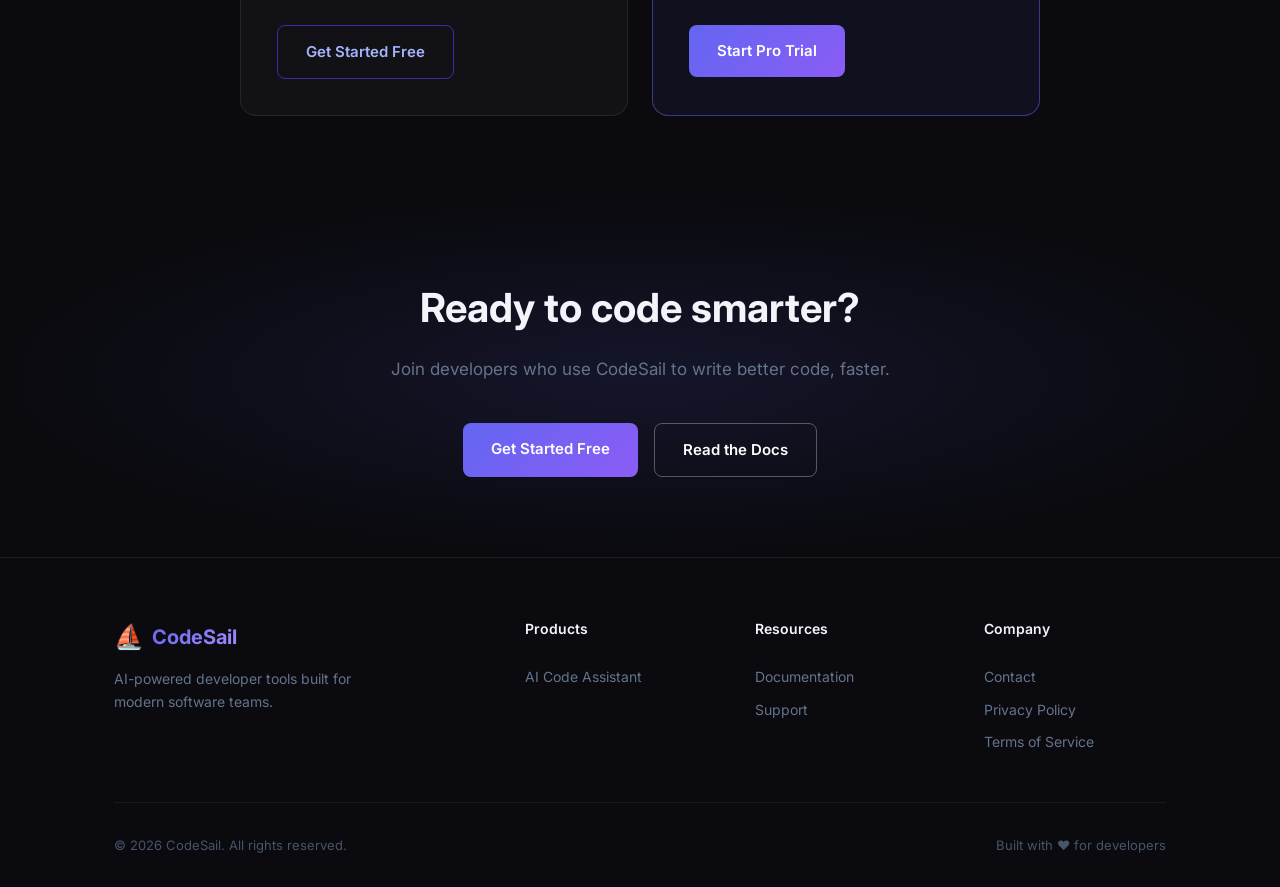
==== commit d225b24f: "Fix: fully responsive design with mobile hamburger menu" ====
--- a/index.html
+++ b/index.html
@@ -17,7 +17,12 @@
                 <span class="logo">⛵</span>
                 <span class="brand-name">CodeSail</span>
             </div>
-            <div class="nav-links">
+            <button class="nav-toggle" id="navToggle" aria-label="Toggle menu">
+                <span></span>
+                <span></span>
+                <span></span>
+            </button>
+            <div class="nav-links" id="navLinks">
                 <a href="#products">Products</a>
                 <a href="#pricing">Pricing</a>
                 <a href="docs.html">Docs</a>
@@ -215,5 +220,22 @@
         </div>
     </footer>
 
+    <script>
+        const navToggle = document.getElementById('navToggle');
+        const navLinks = document.getElementById('navLinks');
+
+        navToggle.addEventListener('click', () => {
+            navToggle.classList.toggle('open');
+            navLinks.classList.toggle('open');
+        });
+
+        // Close menu when a link is clicked
+        navLinks.querySelectorAll('a').forEach(link => {
+            link.addEventListener('click', () => {
+                navToggle.classList.remove('open');
+                navLinks.classList.remove('open');
+            });
+        });
+    </script>
 </body>
 </html>
--- a/styles.css
+++ b/styles.css
@@ -28,6 +28,7 @@
     transition: all 0.2s;
     border: none;
     cursor: pointer;
+    text-align: center;
 }
 .btn-primary:hover {
     transform: translateY(-2px);
@@ -45,6 +46,7 @@
     border: 1px solid #3730a3;
     transition: all 0.2s;
     cursor: pointer;
+    text-align: center;
 }
 .btn-secondary:hover {
     background: rgba(99, 102, 241, 0.1);
@@ -61,6 +63,7 @@
     font-size: 15px;
     border: 1px solid rgba(255,255,255,0.3);
     transition: all 0.2s;
+    text-align: center;
 }
 .btn-secondary-light:hover { background: rgba(255,255,255,0.1); }
 
@@ -80,7 +83,7 @@
     position: sticky;
     top: 0;
     z-index: 100;
-    background: rgba(10, 10, 15, 0.9);
+    background: rgba(10, 10, 15, 0.95);
     backdrop-filter: blur(12px);
     border-bottom: 1px solid rgba(255,255,255,0.08);
     padding: 16px 0;
@@ -121,6 +124,36 @@
     transition: color 0.2s;
 }
 .nav-links a:hover { color: #e2e8f0; }
+
+/* Hamburger menu button */
+.nav-toggle {
+    display: none;
+    flex-direction: column;
+    gap: 5px;
+    cursor: pointer;
+    padding: 4px;
+    background: none;
+    border: none;
+}
+.nav-toggle span {
+    display: block;
+    width: 24px;
+    height: 2px;
+    background: #e2e8f0;
+    border-radius: 2px;
+    transition: all 0.3s;
+}
+
+/* Mobile menu open state */
+.nav-toggle.open span:nth-child(1) {
+    transform: translateY(7px) rotate(45deg);
+}
+.nav-toggle.open span:nth-child(2) {
+    opacity: 0;
+}
+.nav-toggle.open span:nth-child(3) {
+    transform: translateY(-7px) rotate(-45deg);
+}
 
 /* ── Hero ─────────────────────────────────────────────────────────────────── */
 .hero {
@@ -164,6 +197,7 @@
     gap: 16px;
     justify-content: center;
     margin-bottom: 60px;
+    flex-wrap: wrap;
 }
 
 .hero-stats {
@@ -172,6 +206,7 @@
     justify-content: center;
     padding-top: 40px;
     border-top: 1px solid rgba(255,255,255,0.08);
+    flex-wrap: wrap;
 }
 
 .stat { text-align: center; }
@@ -238,8 +273,6 @@
     border-color: rgba(99, 102, 241, 0.4);
     background: rgba(99, 102, 241, 0.06);
 }
-
-.product-card.coming-soon { opacity: 0.8; }
 
 .product-badge {
     display: inline-block;
@@ -422,6 +455,7 @@
     display: flex;
     gap: 16px;
     justify-content: center;
+    flex-wrap: wrap;
 }
 
 /* ── Footer ───────────────────────────────────────────────────────────────── */
@@ -472,4 +506,166 @@
     border-top: 1px solid rgba(255,255,255,0.06);
     color: #475569;
     font-size: 13px;
+    flex-wrap: wrap;
+    gap: 8px;
+}
+
+/* ══════════════════════════════════════════════════════════════════════════
+   RESPONSIVE DESIGN — Tablet (max 768px) and Mobile (max 480px)
+   ══════════════════════════════════════════════════════════════════════════ */
+
+/* ── Tablet (768px and below) ─────────────────────────────────────────────── */
+@media (max-width: 768px) {
+
+    /* Navbar — show hamburger, hide links */
+    .nav-toggle { display: flex; }
+
+    .nav-links {
+        display: none;
+        position: absolute;
+        top: 100%;
+        left: 0;
+        right: 0;
+        background: rgba(10, 10, 15, 0.98);
+        border-bottom: 1px solid rgba(255,255,255,0.08);
+        flex-direction: column;
+        padding: 24px;
+        gap: 20px;
+        backdrop-filter: blur(12px);
+    }
+
+    .nav-links.open { display: flex; }
+
+    .nav-links a {
+        font-size: 16px;
+        padding: 8px 0;
+        border-bottom: 1px solid rgba(255,255,255,0.06);
+        width: 100%;
+    }
+
+    .nav-links a:last-child { border-bottom: none; }
+
+    .btn-nav {
+        width: 100%;
+        text-align: center;
+        padding: 12px 20px;
+    }
+
+    /* Hero */
+    .hero { padding: 60px 0 48px; }
+
+    .hero-title { font-size: 40px; }
+
+    .hero-subtitle { font-size: 16px; }
+
+    .hero-actions {
+        flex-direction: column;
+        align-items: center;
+        gap: 12px;
+    }
+
+    .hero-actions a {
+        width: 100%;
+        max-width: 320px;
+    }
+
+    .hero-stats { gap: 24px; }
+
+    /* Section headers */
+    .section-header h2 { font-size: 30px; }
+    .section-header p { font-size: 15px; }
+
+    /* Features — 2 columns on tablet */
+    .features-grid {
+        grid-template-columns: repeat(2, 1fr);
+    }
+
+    /* Pricing grid — stack to 1 column */
+    .pricing-grid {
+        grid-template-columns: 1fr;
+        max-width: 420px;
+    }
+
+    /* Pricing card spacing for popular badge */
+    .pricing-card.featured { margin-top: 16px; }
+
+    /* CTA */
+    .cta h2 { font-size: 30px; }
+
+    .cta-actions {
+        flex-direction: column;
+        align-items: center;
+    }
+
+    .cta-actions a {
+        width: 100%;
+        max-width: 320px;
+    }
+
+    /* Footer — 2 columns */
+    .footer-grid {
+        grid-template-columns: 1fr 1fr;
+        gap: 32px;
+    }
+
+    .footer-brand {
+        grid-column: 1 / -1;
+    }
+
+    .footer-bottom {
+        flex-direction: column;
+        text-align: center;
+        gap: 8px;
+    }
+}
+
+/* ── Mobile (480px and below) ─────────────────────────────────────────────── */
+@media (max-width: 480px) {
+
+    .container { padding: 0 16px; }
+
+    /* Hero */
+    .hero { padding: 48px 0 40px; }
+
+    .hero-title { font-size: 32px; }
+
+    .hero-subtitle { font-size: 15px; }
+
+    .hero-stats {
+        gap: 16px;
+        flex-direction: row;
+        justify-content: space-around;
+    }
+
+    .stat-number { font-size: 18px; }
+
+    /* Section headers */
+    .section-header { margin-bottom: 36px; }
+    .section-header h2 { font-size: 26px; }
+
+    /* Features — 1 column on mobile */
+    .features-grid { grid-template-columns: 1fr; }
+
+    .features { padding: 48px 0; }
+
+    /* Products */
+    .products { padding: 48px 0; }
+    .product-card { padding: 24px; }
+
+    /* Pricing */
+    .pricing-preview { padding: 48px 0; }
+    .pricing-card { padding: 24px; }
+    .price { font-size: 40px; }
+
+    /* CTA */
+    .cta { padding: 48px 0; }
+    .cta h2 { font-size: 26px; }
+
+    /* Footer */
+    .footer-grid {
+        grid-template-columns: 1fr;
+        gap: 24px;
+    }
+
+    .footer { padding: 40px 0 24px; }
 }
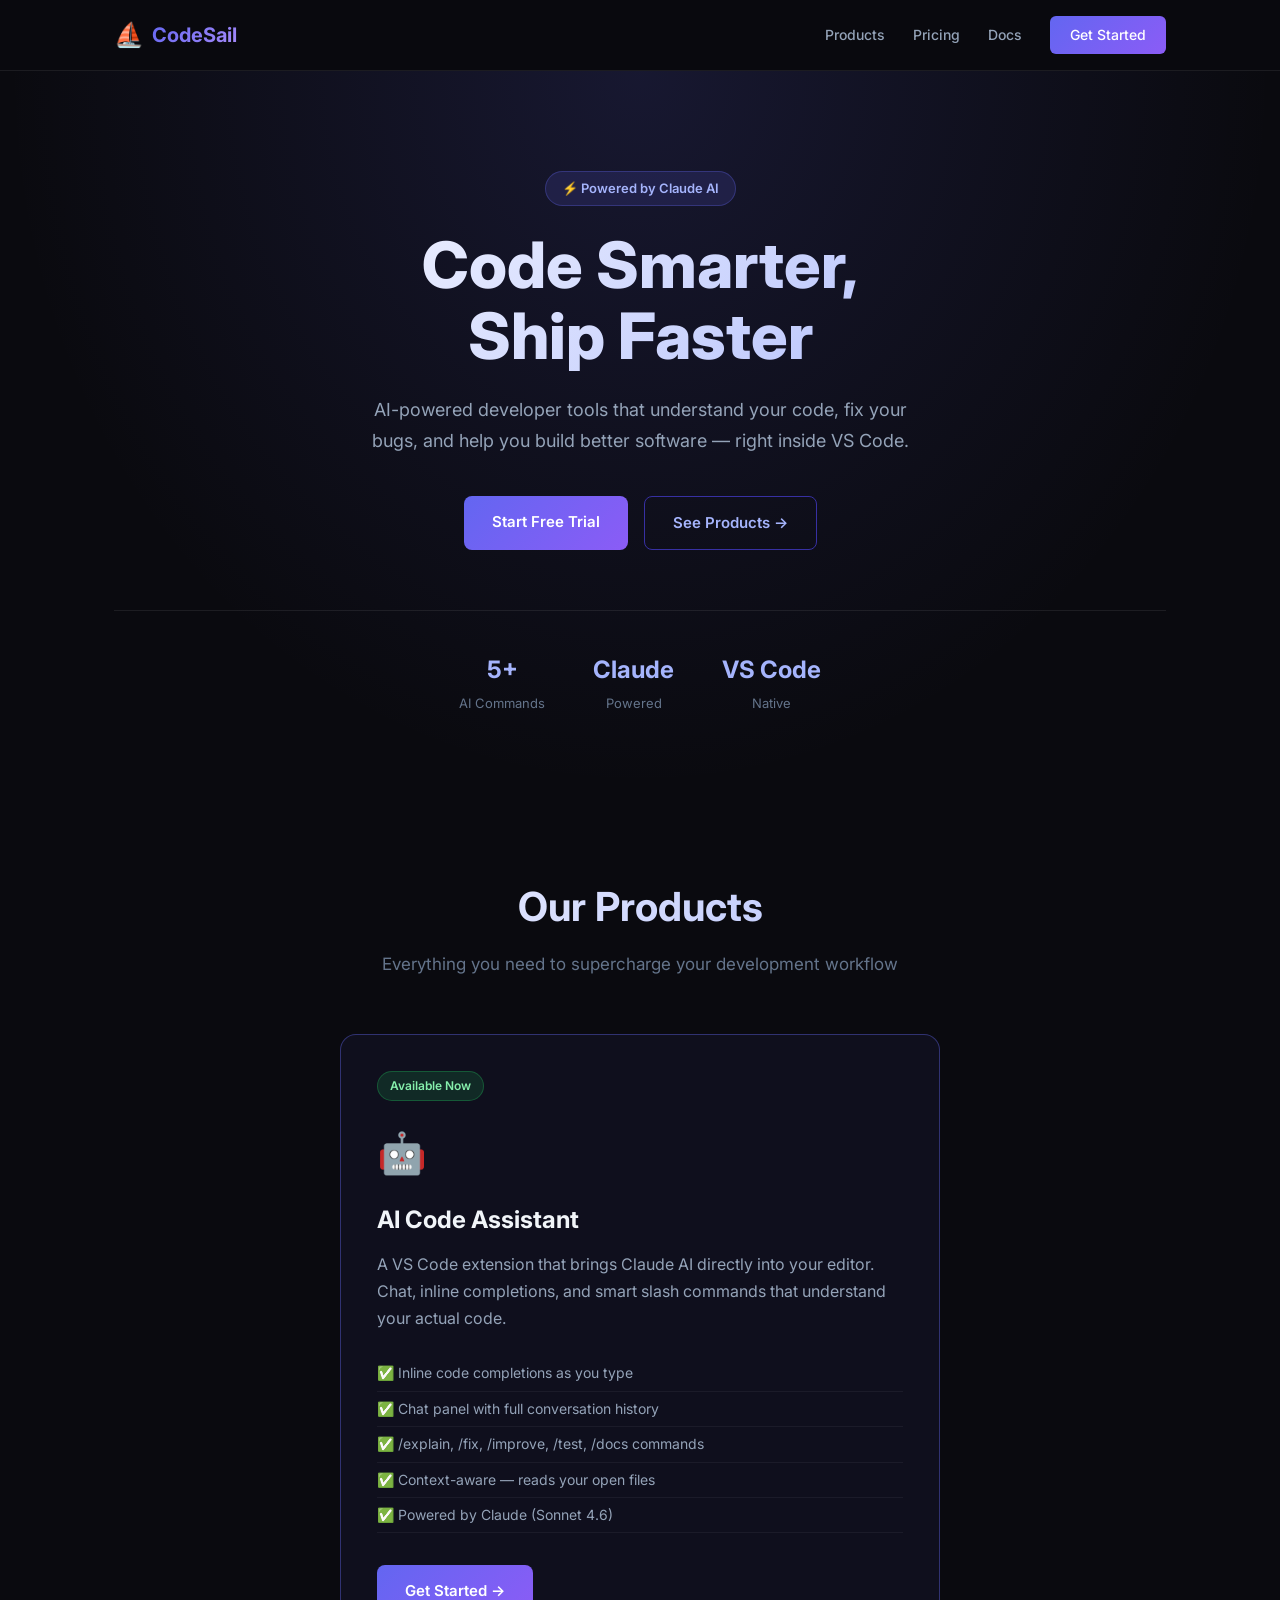
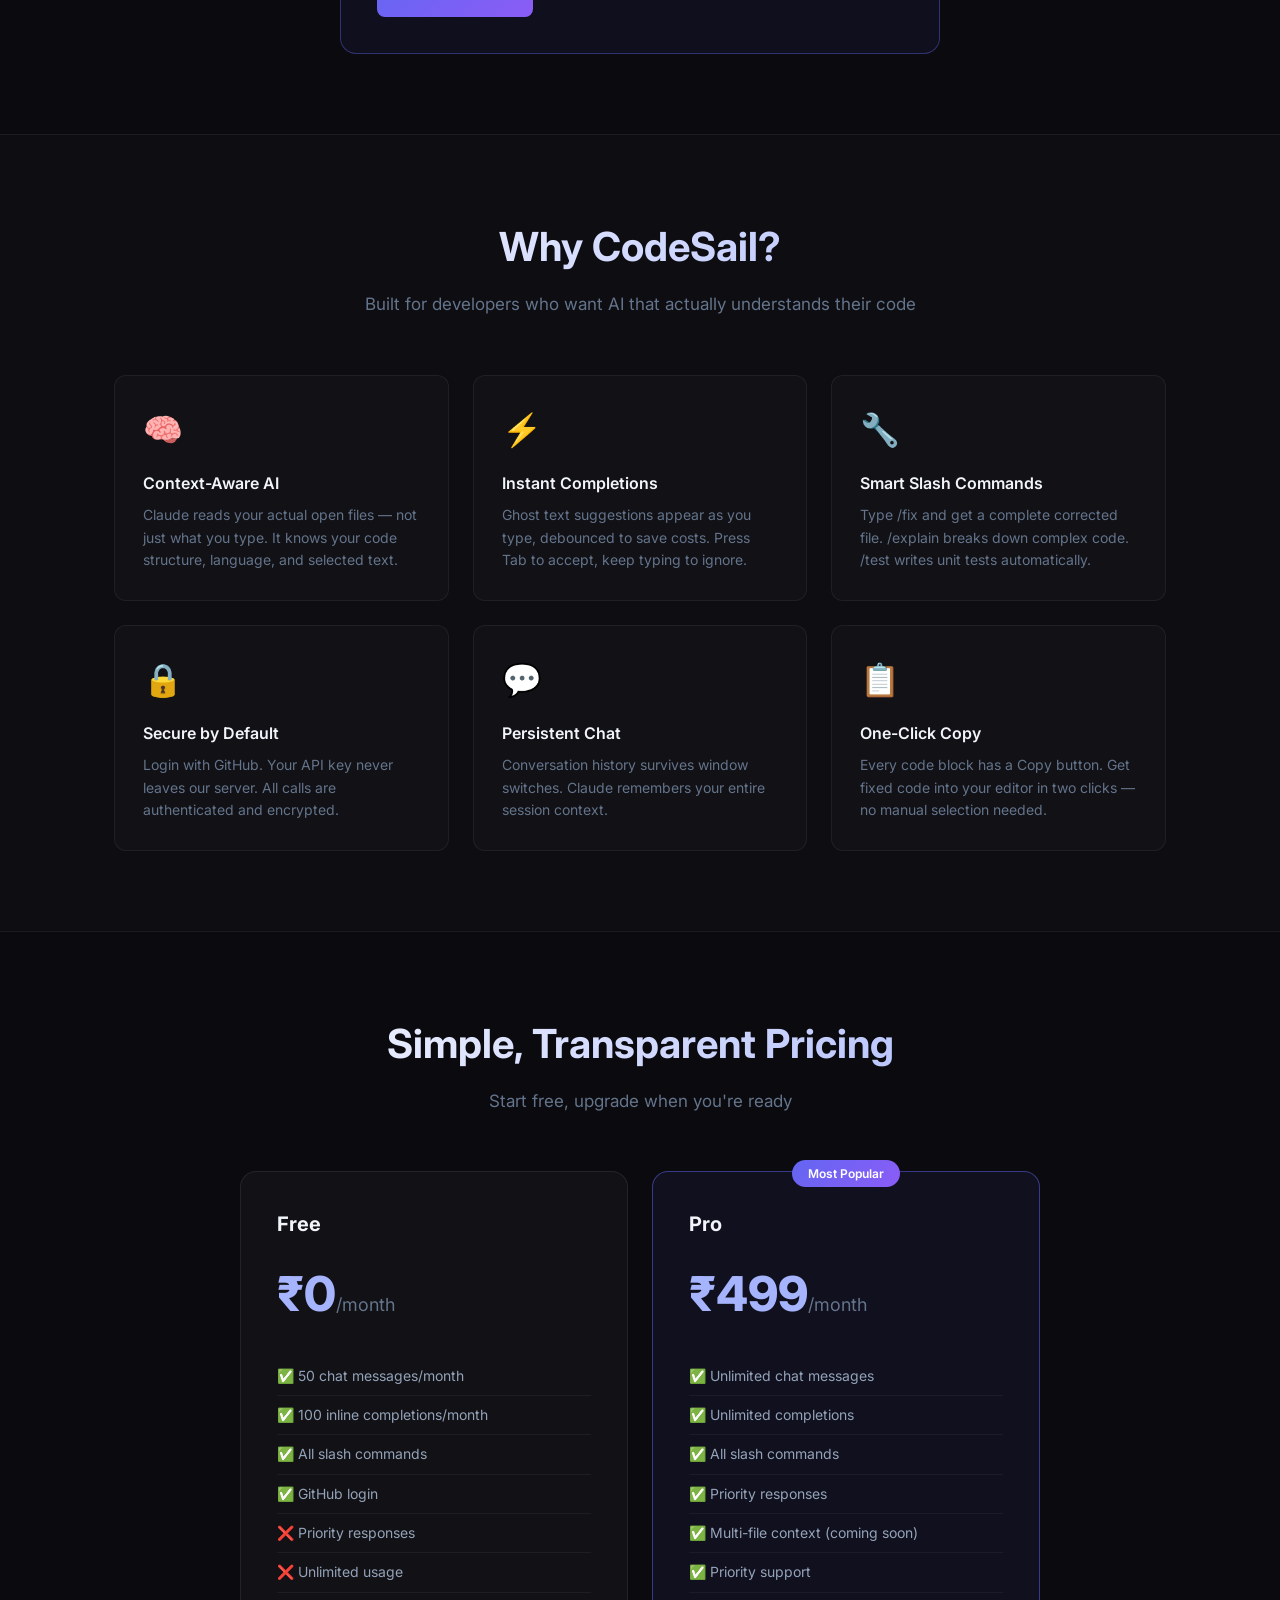
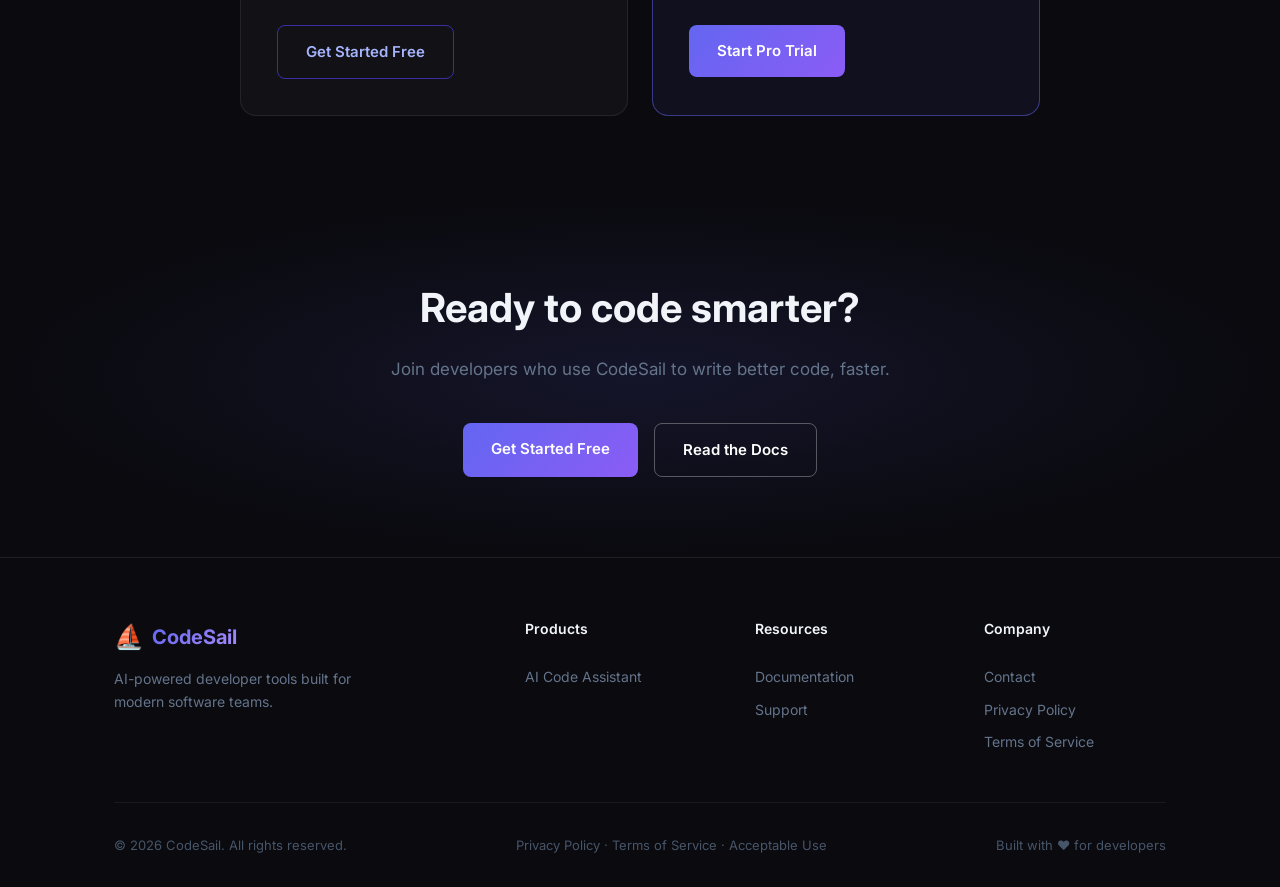
==== commit 4b27a26c: "Add legal links to footer" ====
--- a/index.html
+++ b/index.html
@@ -214,7 +214,12 @@
                 </div>
             </div>
             <div class="footer-bottom">
-                <p>© 2026 CodeSail. All rights reserved.</p>
+    <p>© 2026 CodeSail. All rights reserved.</p>
+    <p>
+        <a href="privacy.html">Privacy Policy</a> · 
+        <a href="terms.html">Terms of Service</a> · 
+        <a href="aup.html">Acceptable Use</a>
+    </p>
                 <p>Built with ❤️ for developers</p>
             </div>
         </div>
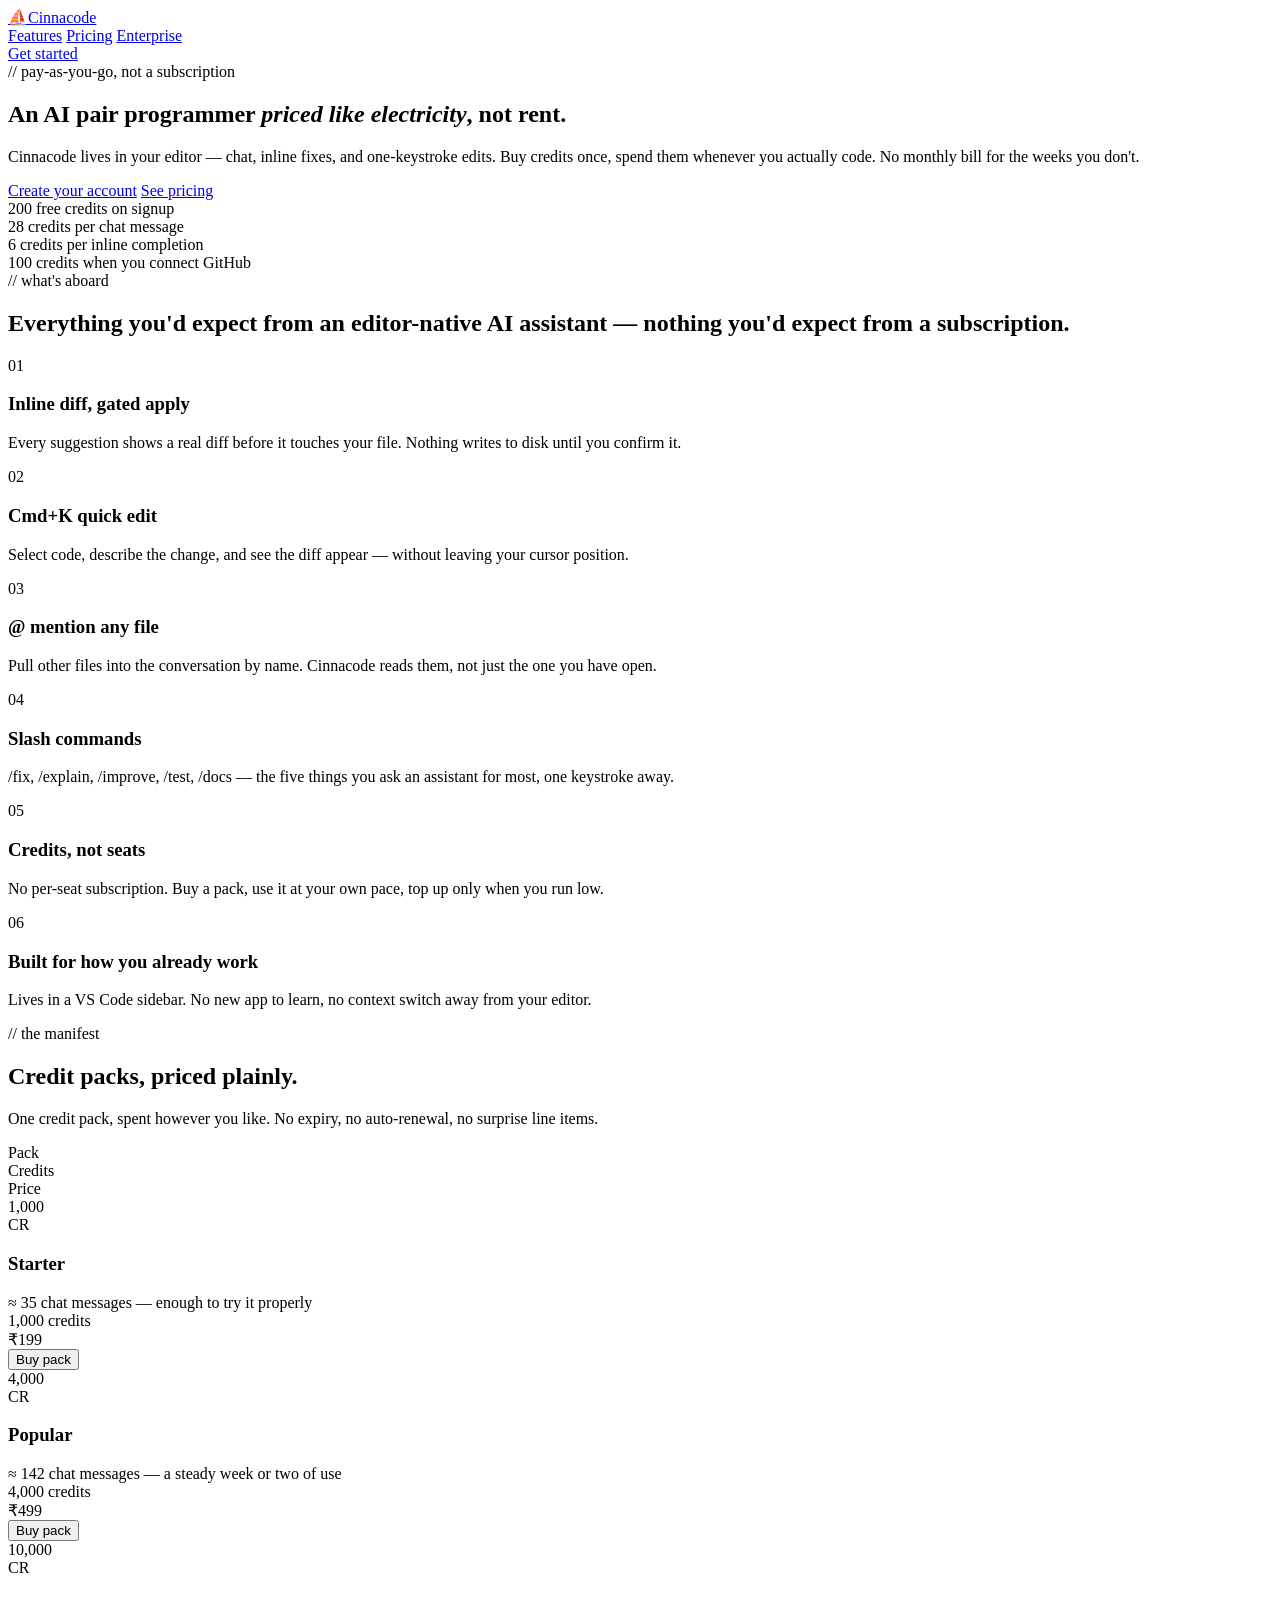
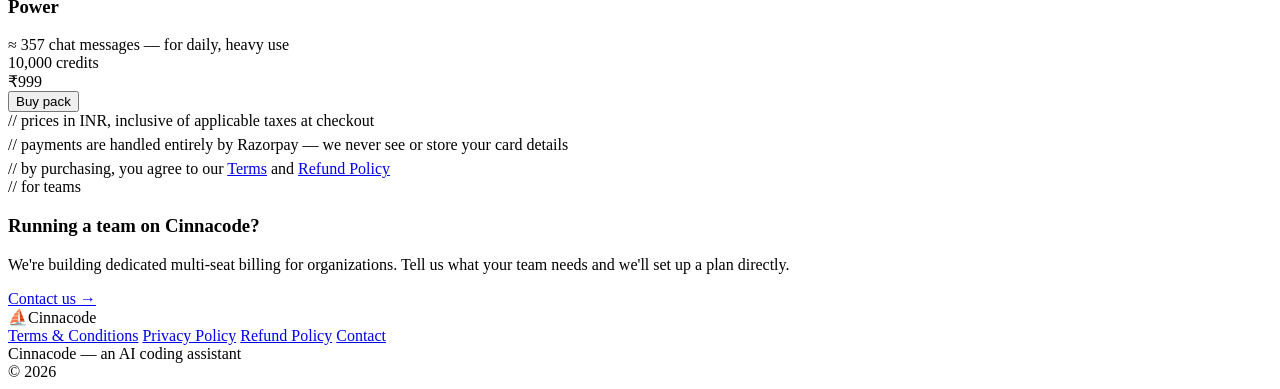
==== commit e4b185e9: "Change primary CTA wording to 'Try for Free' across the site" ====
--- a/index.html
+++ b/index.html
@@ -1,246 +1,277 @@
 <!DOCTYPE html>
 <html lang="en">
 <head>
-    <meta charset="UTF-8">
-    <meta name="viewport" content="width=device-width, initial-scale=1.0">
-    <title>CodeSail — AI-Powered Developer Tools</title>
-    <meta name="description" content="CodeSail builds AI-powered tools for developers. Start with our VS Code AI coding assistant powered by Claude.">
-    <link rel="stylesheet" href="styles.css">
-    <link href="https://fonts.googleapis.com/css2?family=Inter:wght@400;500;600;700;800&display=swap" rel="stylesheet">
+<!-- Google Analytics (GA4) — codesail.in/cinnacode.com property -->
+<script async src="https://www.googletagmanager.com/gtag/js?id=G-RJ8H9819QR"></script>
+<script>
+  window.dataLayer = window.dataLayer || [];
+  function gtag(){dataLayer.push(arguments);}
+  gtag('js', new Date());
+  gtag('config', 'G-RJ8H9819QR');
+</script>
+
+<meta charset="UTF-8">
+<meta name="viewport" content="width=device-width, initial-scale=1.0">
+<title>Cinnacode — AI pair programming, priced like electricity</title>
+<link rel="preconnect" href="https://fonts.googleapis.com">
+<link href="https://fonts.googleapis.com/css2?family=Fraunces:opsz,wght@9..144,400;9..144,500;9..144,600;9..144,700&family=IBM+Plex+Sans:wght@400;500;600&family=IBM+Plex+Mono:wght@400;500;600&display=swap" rel="stylesheet">
+<link rel="stylesheet" href="style.css">
 </head>
 <body>
 
-    <!-- Navigation -->
-    <nav class="navbar">
-        <div class="container">
-            <div class="nav-brand">
-                <span class="logo">⛵</span>
-                <span class="brand-name">CodeSail</span>
-            </div>
-            <button class="nav-toggle" id="navToggle" aria-label="Toggle menu">
-                <span></span>
-                <span></span>
-                <span></span>
-            </button>
-            <div class="nav-links" id="navLinks">
-                <a href="#products">Products</a>
-                <a href="#pricing">Pricing</a>
-                <a href="docs.html">Docs</a>
-                <a href="pricing.html" class="btn-nav">Get Started</a>
-            </div>
+<div class="wrap">
+  <nav class="site-nav">
+    <a href="index.html" class="brand"><span class="brand-mark">⛵</span>Cinnacode</a>
+    <div class="nav-links">
+      <a href="#features">Features</a>
+      <a href="#pricing">Pricing</a>
+      <a href="#enterprise">Enterprise</a>
+    </div>
+    <a href="register.html" class="nav-cta" id="navCta">Get started</a>
+  </nav>
+</div>
+
+<div class="wrap">
+  <section class="hero">
+    <div class="eyebrow">// pay-as-you-go, not a subscription</div>
+    <h1>An AI pair programmer <em>priced like electricity</em>, not rent.</h1>
+    <p>Cinnacode lives in your editor — chat, inline fixes, and one-keystroke edits. Buy credits once, spend them whenever you actually code. No monthly bill for the weeks you don't.</p>
+    <div class="hero-actions">
+      <a href="register.html" class="btn-primary">Create your account</a>
+      <a href="#pricing" class="btn-secondary">See pricing</a>
+    </div>
+  </section>
+</div>
+
+<div class="wrap">
+  <div class="ticker">
+    <div><span>200</span> free credits on signup</div>
+    <div><span>28</span> credits per chat message</div>
+    <div><span>6</span> credits per inline completion</div>
+    <div><span>100</span> credits when you connect GitHub</div>
+  </div>
+</div>
+
+<div class="wrap">
+  <section class="features" id="features">
+    <div class="section-label">// what's aboard</div>
+    <h2>Everything you'd expect from an editor-native AI assistant — nothing you'd expect from a subscription.</h2>
+    <div class="feature-grid">
+      <div class="feature-card">
+        <span class="feature-num">01</span>
+        <h3>Inline diff, gated apply</h3>
+        <p>Every suggestion shows a real diff before it touches your file. Nothing writes to disk until you confirm it.</p>
+      </div>
+      <div class="feature-card">
+        <span class="feature-num">02</span>
+        <h3>Cmd+K quick edit</h3>
+        <p>Select code, describe the change, and see the diff appear — without leaving your cursor position.</p>
+      </div>
+      <div class="feature-card">
+        <span class="feature-num">03</span>
+        <h3>@ mention any file</h3>
+        <p>Pull other files into the conversation by name. Cinnacode reads them, not just the one you have open.</p>
+      </div>
+      <div class="feature-card">
+        <span class="feature-num">04</span>
+        <h3>Slash commands</h3>
+        <p><span class="mono">/fix</span>, <span class="mono">/explain</span>, <span class="mono">/improve</span>, <span class="mono">/test</span>, <span class="mono">/docs</span> — the five things you ask an assistant for most, one keystroke away.</p>
+      </div>
+      <div class="feature-card">
+        <span class="feature-num">05</span>
+        <h3>Credits, not seats</h3>
+        <p>No per-seat subscription. Buy a pack, use it at your own pace, top up only when you run low.</p>
+      </div>
+      <div class="feature-card">
+        <span class="feature-num">06</span>
+        <h3>Built for how you already work</h3>
+        <p>Lives in a VS Code sidebar. No new app to learn, no context switch away from your editor.</p>
+      </div>
+    </div>
+  </section>
+</div>
+
+<div class="wrap">
+  <section class="pricing" id="pricing">
+    <div class="section-label">// the manifest</div>
+    <h2>Credit packs, priced plainly.</h2>
+    <p class="lead">One credit pack, spent however you like. No expiry, no auto-renewal, no surprise line items.</p>
+
+    <div class="manifest">
+      <div class="manifest-header">
+        <div></div><div>Pack</div><div>Credits</div><div>Price</div><div></div>
+      </div>
+
+      <div class="manifest-row">
+        <div class="seal">1,000<br>CR</div>
+        <div>
+          <h3>Starter</h3>
+          <div class="desc">≈ 35 chat messages — enough to try it properly</div>
         </div>
-    </nav>
-
-    <!-- Hero Section -->
-    <section class="hero">
-        <div class="container">
-            <div class="hero-badge">⚡ Powered by Claude AI</div>
-            <h1 class="hero-title">
-                Code Smarter,<br>
-                Ship Faster
-            </h1>
-            <p class="hero-subtitle">
-                AI-powered developer tools that understand your code, fix your bugs, 
-                and help you build better software — right inside VS Code.
-            </p>
-            <div class="hero-actions">
-                <a href="pricing.html" class="btn-primary">Start Free Trial</a>
-                <a href="#products" class="btn-secondary">See Products →</a>
-            </div>
-            <div class="hero-stats">
-                <div class="stat">
-                    <span class="stat-number">5+</span>
-                    <span class="stat-label">AI Commands</span>
-                </div>
-                <div class="stat">
-                    <span class="stat-number">Claude</span>
-                    <span class="stat-label">Powered</span>
-                </div>
-                <div class="stat">
-                    <span class="stat-number">VS Code</span>
-                    <span class="stat-label">Native</span>
-                </div>
-            </div>
+        <div class="manifest-credits">1,000 credits</div>
+        <div class="manifest-price">₹199</div>
+        <button class="manifest-buy" onclick="buyPack('starter', 199, 1000)">Buy pack</button>
+      </div>
+
+      <div class="manifest-row">
+        <div class="seal">4,000<br>CR</div>
+        <div>
+          <h3>Popular</h3>
+          <div class="desc">≈ 142 chat messages — a steady week or two of use</div>
         </div>
-    </section>
-
-    <!-- Products Section -->
-    <section class="products" id="products">
-        <div class="container">
-            <div class="section-header">
-                <h2>Our Products</h2>
-                <p>Everything you need to supercharge your development workflow</p>
-            </div>
-            <div class="products-grid">
-
-                <!-- Product 1: AI Code Assistant -->
-                <div class="product-card featured">
-                    <div class="product-badge">Available Now</div>
-                    <div class="product-icon">🤖</div>
-                    <h3>AI Code Assistant</h3>
-                    <p>A VS Code extension that brings Claude AI directly into your editor. Chat, inline completions, and smart slash commands that understand your actual code.</p>
-                    <ul class="product-features">
-                        <li>✅ Inline code completions as you type</li>
-                        <li>✅ Chat panel with full conversation history</li>
-                        <li>✅ /explain, /fix, /improve, /test, /docs commands</li>
-                        <li>✅ Context-aware — reads your open files</li>
-                        <li>✅ Powered by Claude (Sonnet 4.6)</li>
-                    </ul>
-                    <a href="pricing.html" class="btn-primary">Get Started →</a>
-                </div>
-
-            </div>
+        <div class="manifest-credits">4,000 credits</div>
+        <div class="manifest-price">₹499</div>
+        <button class="manifest-buy" onclick="buyPack('popular', 499, 4000)">Buy pack</button>
+      </div>
+
+      <div class="manifest-row">
+        <div class="seal">10,000<br>CR</div>
+        <div>
+          <h3>Power</h3>
+          <div class="desc">≈ 357 chat messages — for daily, heavy use</div>
         </div>
-    </section>
-
-    <!-- Features Section -->
-    <section class="features" id="features">
-        <div class="container">
-            <div class="section-header">
-                <h2>Why CodeSail?</h2>
-                <p>Built for developers who want AI that actually understands their code</p>
-            </div>
-            <div class="features-grid">
-                <div class="feature-card">
-                    <div class="feature-icon">🧠</div>
-                    <h4>Context-Aware AI</h4>
-                    <p>Claude reads your actual open files — not just what you type. It knows your code structure, language, and selected text.</p>
-                </div>
-                <div class="feature-card">
-                    <div class="feature-icon">⚡</div>
-                    <h4>Instant Completions</h4>
-                    <p>Ghost text suggestions appear as you type, debounced to save costs. Press Tab to accept, keep typing to ignore.</p>
-                </div>
-                <div class="feature-card">
-                    <div class="feature-icon">🔧</div>
-                    <h4>Smart Slash Commands</h4>
-                    <p>Type /fix and get a complete corrected file. /explain breaks down complex code. /test writes unit tests automatically.</p>
-                </div>
-                <div class="feature-card">
-                    <div class="feature-icon">🔒</div>
-                    <h4>Secure by Default</h4>
-                    <p>Login with GitHub. Your API key never leaves our server. All calls are authenticated and encrypted.</p>
-                </div>
-                <div class="feature-card">
-                    <div class="feature-icon">💬</div>
-                    <h4>Persistent Chat</h4>
-                    <p>Conversation history survives window switches. Claude remembers your entire session context.</p>
-                </div>
-                <div class="feature-card">
-                    <div class="feature-icon">📋</div>
-                    <h4>One-Click Copy</h4>
-                    <p>Every code block has a Copy button. Get fixed code into your editor in two clicks — no manual selection needed.</p>
-                </div>
-            </div>
-        </div>
-    </section>
-
-    <!-- Pricing Preview -->
-    <section class="pricing-preview" id="pricing">
-        <div class="container">
-            <div class="section-header">
-                <h2>Simple, Transparent Pricing</h2>
-                <p>Start free, upgrade when you're ready</p>
-            </div>
-            <div class="pricing-grid">
-                <div class="pricing-card">
-                    <h3>Free</h3>
-                    <div class="price">₹0<span>/month</span></div>
-                    <ul>
-                        <li>✅ 50 chat messages/month</li>
-                        <li>✅ 100 inline completions/month</li>
-                        <li>✅ All slash commands</li>
-                        <li>✅ GitHub login</li>
-                        <li>❌ Priority responses</li>
-                        <li>❌ Unlimited usage</li>
-                    </ul>
-                    <a href="pricing.html" class="btn-secondary">Get Started Free</a>
-                </div>
-                <div class="pricing-card featured">
-                    <div class="popular-badge">Most Popular</div>
-                    <h3>Pro</h3>
-                    <div class="price">₹499<span>/month</span></div>
-                    <ul>
-                        <li>✅ Unlimited chat messages</li>
-                        <li>✅ Unlimited completions</li>
-                        <li>✅ All slash commands</li>
-                        <li>✅ Priority responses</li>
-                        <li>✅ Multi-file context (coming soon)</li>
-                        <li>✅ Priority support</li>
-                    </ul>
-                    <a href="pricing.html" class="btn-primary">Start Pro Trial</a>
-                </div>
-            </div>
-        </div>
-    </section>
-
-    <!-- CTA Section -->
-    <section class="cta">
-        <div class="container">
-            <h2>Ready to code smarter?</h2>
-            <p>Join developers who use CodeSail to write better code, faster.</p>
-            <div class="cta-actions">
-                <a href="pricing.html" class="btn-primary">Get Started Free</a>
-                <a href="docs.html" class="btn-secondary-light">Read the Docs</a>
-            </div>
-        </div>
-    </section>
-
-    <!-- Footer -->
-    <footer class="footer">
-        <div class="container">
-            <div class="footer-grid">
-                <div class="footer-brand">
-                    <div class="nav-brand">
-                        <span class="logo">⛵</span>
-                        <span class="brand-name">CodeSail</span>
-                    </div>
-                    <p>AI-powered developer tools built for modern software teams.</p>
-                </div>
-                <div class="footer-links">
-                    <h4>Products</h4>
-                    <a href="pricing.html">AI Code Assistant</a>
-                </div>
-               <div class="footer-links">
-                    <h4>Resources</h4>
-                    <a href="docs.html">Documentation</a>
-                    <a href="mailto:hello@codesail.in">Support</a>
-                </div>
-                <div class="footer-links">
-                    <h4>Company</h4>
-                    <a href="mailto:hello@codesail.in">Contact</a>
-                    <a href="#">Privacy Policy</a>
-                    <a href="#">Terms of Service</a>
-                </div>
-            </div>
-            <div class="footer-bottom">
-    <p>© 2026 CodeSail. All rights reserved.</p>
-    <p>
-        <a href="privacy.html">Privacy Policy</a> · 
-        <a href="terms.html">Terms of Service</a> · 
-        <a href="aup.html">Acceptable Use</a>
-    </p>
-                <p>Built with ❤️ for developers</p>
-            </div>
-        </div>
-    </footer>
-
-    <script>
-        const navToggle = document.getElementById('navToggle');
-        const navLinks = document.getElementById('navLinks');
-
-        navToggle.addEventListener('click', () => {
-            navToggle.classList.toggle('open');
-            navLinks.classList.toggle('open');
-        });
-
-        // Close menu when a link is clicked
-        navLinks.querySelectorAll('a').forEach(link => {
-            link.addEventListener('click', () => {
-                navToggle.classList.remove('open');
-                navLinks.classList.remove('open');
+        <div class="manifest-credits">10,000 credits</div>
+        <div class="manifest-price">₹999</div>
+        <button class="manifest-buy" onclick="buyPack('power', 999, 10000)">Buy pack</button>
+      </div>
+    </div>
+    <div class="pricing-note">// prices in INR, inclusive of applicable taxes at checkout</div>
+    <div class="pricing-note" style="margin-top: 6px;">// payments are handled entirely by Razorpay — we never see or store your card details</div>
+    <div class="pricing-note" style="margin-top: 6px;">// by purchasing, you agree to our <a href="terms.html">Terms</a> and <a href="refund.html">Refund Policy</a></div>
+  </section>
+</div>
+
+<div class="wrap">
+  <section class="enterprise" id="enterprise">
+    <div class="section-label">// for teams</div>
+    <div class="enterprise-box">
+      <div>
+        <h3>Running a team on Cinnacode?</h3>
+        <p>We're building dedicated multi-seat billing for organizations. Tell us what your team needs and we'll set up a plan directly.</p>
+      </div>
+      <a href="mailto:sailendrags@gmail.com?subject=Cinnacode%20for%20Enterprise&body=Company%20name%3A%0ATeam%20size%3A%0AWhat%20we're%20looking%20for%3A" class="btn-harbor">Contact us →</a>
+    </div>
+  </section>
+</div>
+
+<div class="wrap">
+  <footer class="site-footer">
+    <div class="footer-top">
+      <div class="brand"><span class="brand-mark">⛵</span>Cinnacode</div>
+      <div class="footer-links">
+        <a href="terms.html">Terms & Conditions</a>
+        <a href="privacy.html">Privacy Policy</a>
+        <a href="refund.html">Refund Policy</a>
+        <a href="contact.html">Contact</a>
+      </div>
+    </div>
+    <div class="footer-bottom">
+      <div>Cinnacode — an AI coding assistant</div>
+      <div>© 2026</div>
+    </div>
+  </footer>
+</div>
+
+<script src="https://checkout.razorpay.com/v1/checkout.js"></script>
+<script>
+  const BACKEND_URL = 'https://sail-backend-production-154d.up.railway.app';
+
+  // If the visitor registered before, their token is saved in localStorage —
+  // recognize them and change the nav button accordingly.
+  const savedToken = localStorage.getItem('cinnacode_token');
+  if (savedToken) {
+    document.getElementById('navCta').textContent = 'My account';
+  }
+
+  // ── Razorpay checkout flow ──────────────────────────────────────────────
+  // IMPORTANT: this calls /billing/create-order and /billing/verify-payment
+  // with an ASSUMED request/response shape, since billing.py wasn't
+  // available when this was written. Before going live, confirm these
+  // endpoint names and payloads actually match billing.py, and adjust here
+  // if they differ.
+  async function buyPack(packId, priceInRupees, credits) {
+    const token = localStorage.getItem('cinnacode_token');
+
+    if (!token) {
+      alert('Please create an account or log in first — redirecting you to sign up.');
+      window.location.href = 'register.html';
+      return;
+    }
+
+    try {
+      // Step 1: ask our backend to create a Razorpay order server-side
+      // (this is where the actual Razorpay key_secret is used — never
+      // exposed to the browser)
+      const orderResponse = await fetch(`${BACKEND_URL}/billing/create-order`, {
+        method: 'POST',
+        headers: {
+          'Content-Type': 'application/json',
+          'Authorization': `Bearer ${token}`
+        },
+        body: JSON.stringify({
+          pack_id: packId,
+          amount_inr: priceInRupees,
+          credits: credits
+        })
+      });
+
+      if (!orderResponse.ok) {
+        throw new Error('Could not start checkout. Please try again.');
+      }
+
+      const order = await orderResponse.json();
+      // Expected shape: { order_id, key_id, amount, currency }
+
+      // Step 2: open Razorpay's hosted checkout modal — card/UPI/etc.
+      // entry happens entirely inside Razorpay's own iframe, never touching
+      // this page's DOM or our servers.
+      const options = {
+        key: order.key_id,
+        amount: order.amount,
+        currency: order.currency || 'INR',
+        name: 'Cinnacode',
+        description: `${packId} pack — ${credits} credits`,
+        order_id: order.order_id,
+        handler: async function (response) {
+          // Step 3: send the payment confirmation back to our backend for
+          // signature verification — this is what actually credits the
+          // account, not the client-side success callback alone.
+          try {
+            const verifyResponse = await fetch(`${BACKEND_URL}/billing/verify-payment`, {
+              method: 'POST',
+              headers: {
+                'Content-Type': 'application/json',
+                'Authorization': `Bearer ${token}`
+              },
+              body: JSON.stringify({
+                razorpay_order_id: response.razorpay_order_id,
+                razorpay_payment_id: response.razorpay_payment_id,
+                razorpay_signature: response.razorpay_signature
+              })
             });
-        });
-    </script>
+
+            if (!verifyResponse.ok) {
+              throw new Error('Payment verification failed. Contact support if you were charged.');
+            }
+
+            const result = await verifyResponse.json();
+            alert(`Success! ${credits} credits added. New balance: ${result.credits_balance}`);
+
+          } catch (err) {
+            alert(err.message);
+          }
+        },
+        theme: { color: '#9C4A1F' }
+      };
+
+      const razorpayCheckout = new Razorpay(options);
+      razorpayCheckout.open();
+
+    } catch (err) {
+      alert(err.message || 'Something went wrong starting checkout.');
+    }
+  }
+</script>
+
 </body>
 </html>
